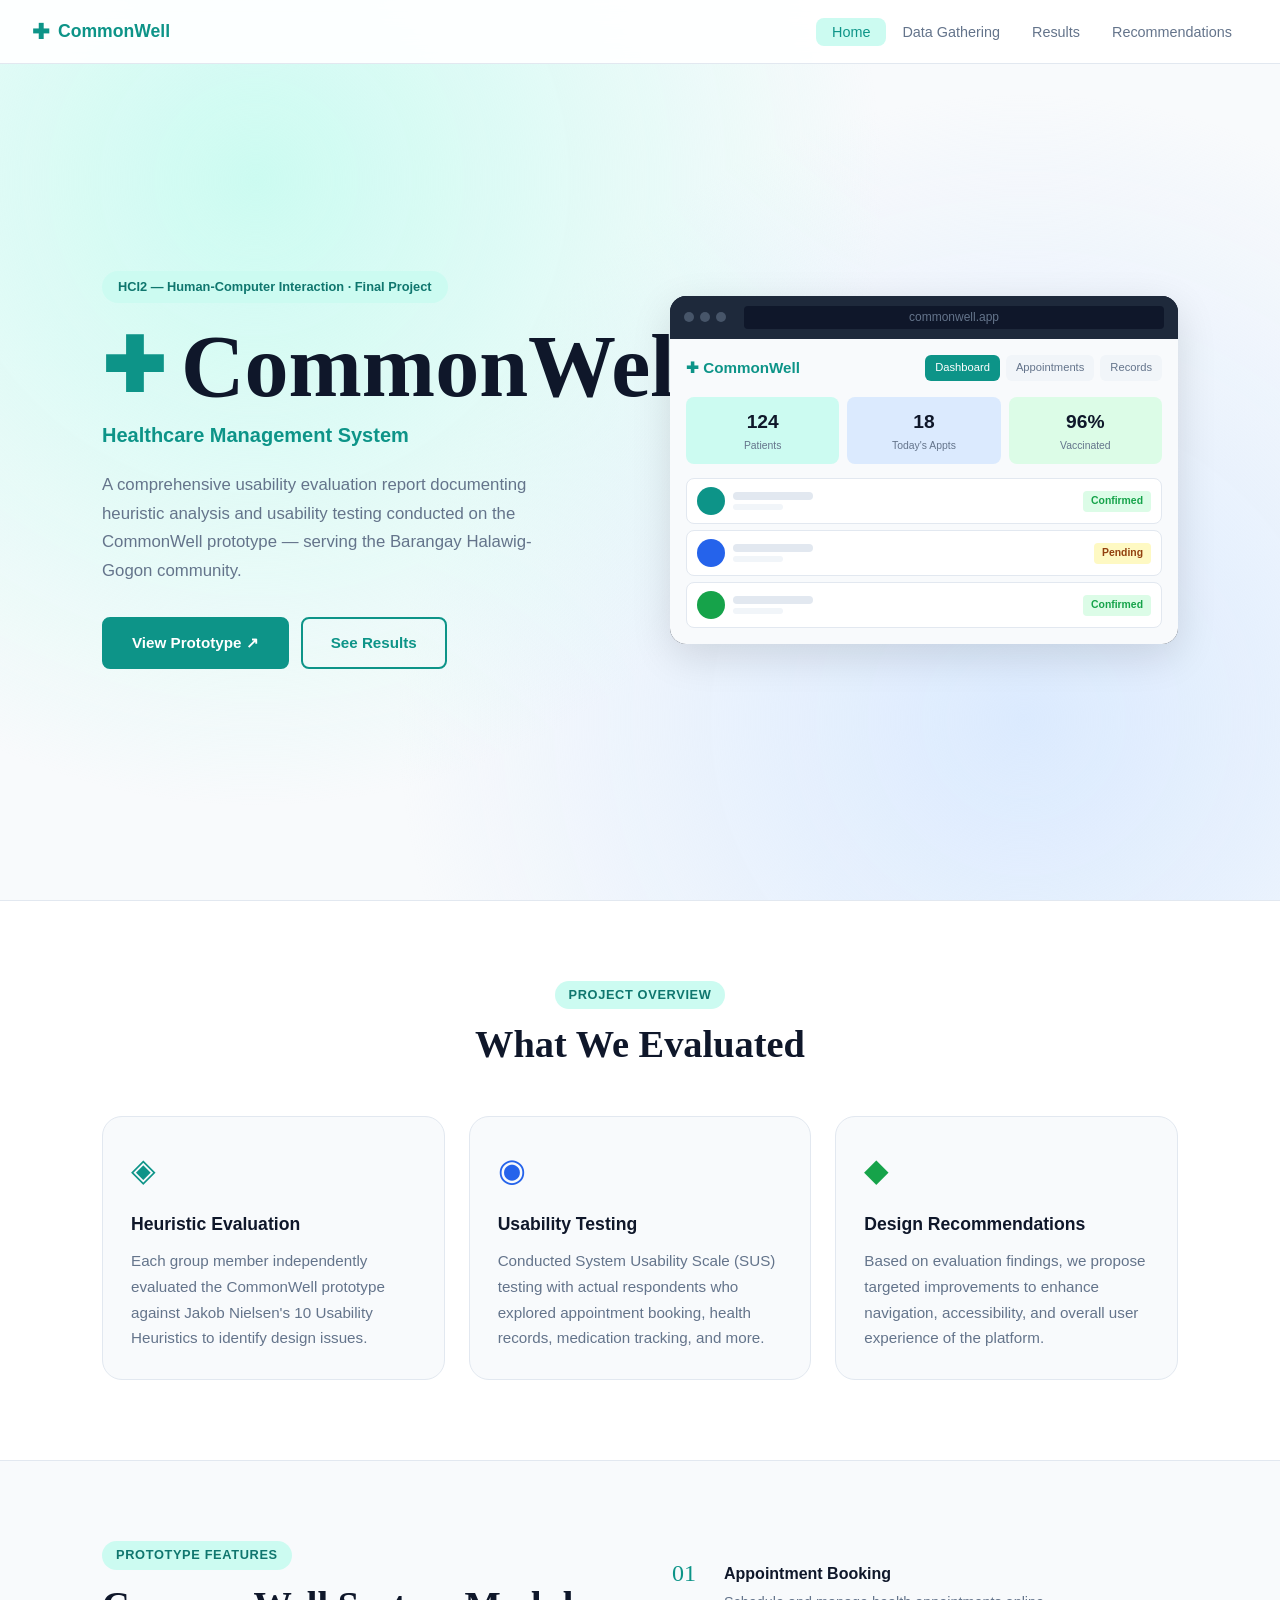
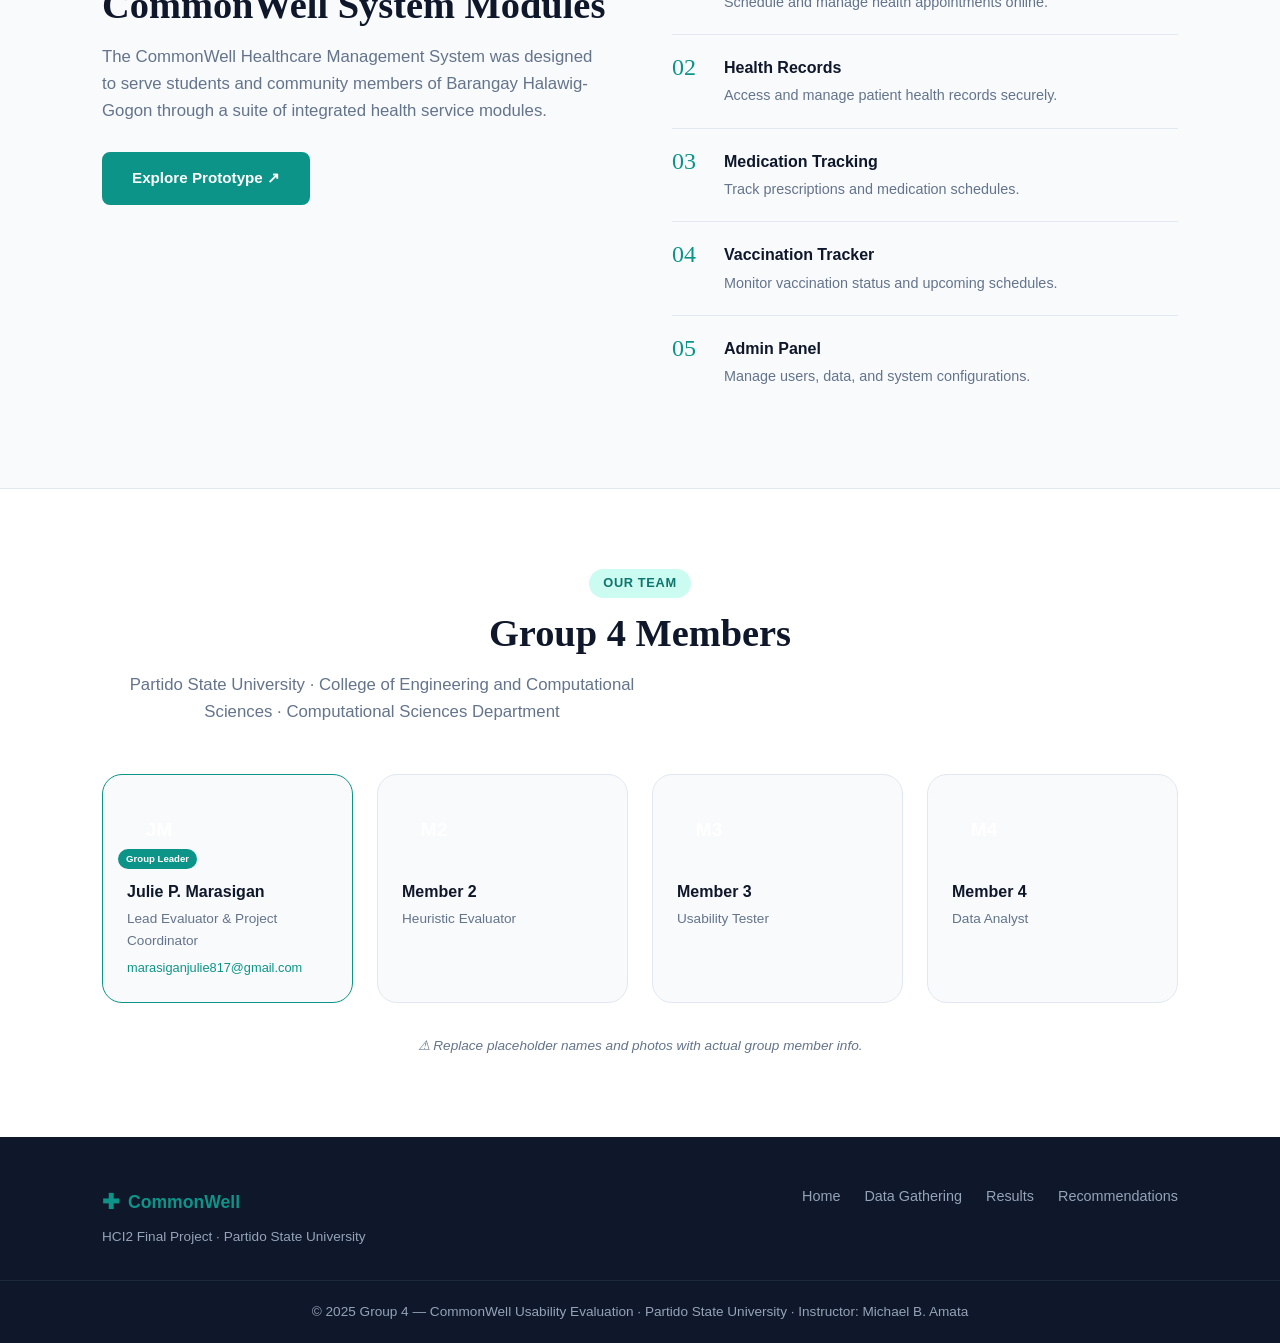
==== index.html @ 540d3ffd "first" ====
<!DOCTYPE html>
<html lang="en">
<head>
  <meta charset="UTF-8" />
  <meta name="viewport" content="width=device-width, initial-scale=1.0"/>
  <meta http-equiv="Content-Security-Policy"
content="default-src 'self'; connect-src 'self' http://127.0.0.1:5500">
  <title>CommonWell — HCI2 Usability Evaluation Report</title>
  <link rel="preconnect" href="https://fonts.googleapis.com">
  <link href="https://fonts.googleapis.com/css2?family=DM+Serif+Display:ital@0;1&family=DM+Sans:wght@300;400;500;600&display=swap" rel="stylesheet">
  <link rel="stylesheet" href="style.css"/>
</head>
<body>

<!-- NAV -->
<nav class="nav">
  <div class="nav-brand">
    <span class="nav-cross">✚</span>
    <span>CommonWell</span>
  </div>
  <ul class="nav-links">
    <li><a href="index.html" class="active">Home</a></li>
    <li><a href="pages/data-gathering.html">Data Gathering</a></li>
    <li><a href="pages/results.html">Results</a></li>
    <li><a href="pages/recommendations.html">Recommendations</a></li>
  </ul>
  <button class="nav-toggle" onclick="toggleNav()">☰</button>
</nav>

<!-- HERO -->
<section class="hero">
  <div class="hero-bg-grid"></div>
  <div class="hero-content">
    <div class="hero-badge">HCI2 — Human-Computer Interaction · Final Project</div>
    <h1 class="hero-title">
      <span class="cross-icon">✚</span>
      CommonWell
    </h1>
    <p class="hero-subtitle">Healthcare Management System</p>
    <p class="hero-desc">
      A comprehensive usability evaluation report documenting heuristic analysis
      and usability testing conducted on the CommonWell prototype — serving the
      Barangay Halawig-Gogon community.
    </p>
    <div class="hero-cta">
      <a href="https://www.figma.com/proto/ZRxCrV94qcVXNxWt2JjPTc/HMS?node-id=2-2&p=f&t=i7buCHR9zQAWyFpq-1&scaling=scale-down&content-scaling=fixed&page-id=0%3A1&starting-point-node-id=2%3A2&show-proto-sidebar=1" target="_blank" class="btn-primary">View Prototype ↗</a>
      <a href="pages/results.html" class="btn-outline">See Results</a>
    </div>
  </div>
  <div class="hero-visual">
    <div class="mockup-frame">
      <div class="mockup-bar">
        <span></span><span></span><span></span>
        <div class="mockup-url">commonwell.app</div>
      </div>
      <div class="mockup-screen">
        <div class="mock-header">
          <div class="mock-logo">✚ CommonWell</div>
          <div class="mock-nav-pills">
            <div class="pill active">Dashboard</div>
            <div class="pill">Appointments</div>
            <div class="pill">Records</div>
          </div>
        </div>
        <div class="mock-stat-row">
          <div class="mock-stat teal">
            <div class="mock-stat-num">124</div>
            <div class="mock-stat-label">Patients</div>
          </div>
          <div class="mock-stat blue">
            <div class="mock-stat-num">18</div>
            <div class="mock-stat-label">Today's Appts</div>
          </div>
          <div class="mock-stat green">
            <div class="mock-stat-num">96%</div>
            <div class="mock-stat-label">Vaccinated</div>
          </div>
        </div>
        <div class="mock-list">
          <div class="mock-list-item">
            <div class="mock-avatar teal-bg"></div>
            <div class="mock-info">
              <div class="mock-name"></div>
              <div class="mock-detail"></div>
            </div>
            <div class="mock-badge">Confirmed</div>
          </div>
          <div class="mock-list-item">
            <div class="mock-avatar blue-bg"></div>
            <div class="mock-info">
              <div class="mock-name"></div>
              <div class="mock-detail"></div>
            </div>
            <div class="mock-badge pending">Pending</div>
          </div>
          <div class="mock-list-item">
            <div class="mock-avatar green-bg"></div>
            <div class="mock-info">
              <div class="mock-name"></div>
              <div class="mock-detail"></div>
            </div>
            <div class="mock-badge">Confirmed</div>
          </div>
        </div>
      </div>
    </div>
  </div>
</section>

<!-- OVERVIEW CARDS -->
<section class="overview">
  <div class="container">
    <div class="section-label">Project Overview</div>
    <h2 class="section-title">What We Evaluated</h2>
    <div class="overview-grid">
      <div class="overview-card">
        <div class="card-icon teal-icon">◈</div>
        <h3>Heuristic Evaluation</h3>
        <p>Each group member independently evaluated the CommonWell prototype against Jakob Nielsen's 10 Usability Heuristics to identify design issues.</p>
      </div>
      <div class="overview-card">
        <div class="card-icon blue-icon">◉</div>
        <h3>Usability Testing</h3>
        <p>Conducted System Usability Scale (SUS) testing with actual respondents who explored appointment booking, health records, medication tracking, and more.</p>
      </div>
      <div class="overview-card">
        <div class="card-icon green-icon">◆</div>
        <h3>Design Recommendations</h3>
        <p>Based on evaluation findings, we propose targeted improvements to enhance navigation, accessibility, and overall user experience of the platform.</p>
      </div>
    </div>
  </div>
</section>

<!-- PROTOTYPE FEATURES -->
<section class="features">
  <div class="container">
    <div class="features-left">
      <div class="section-label">Prototype Features</div>
      <h2 class="section-title">CommonWell System Modules</h2>
      <p class="section-desc">The CommonWell Healthcare Management System was designed to serve students and community members of Barangay Halawig-Gogon through a suite of integrated health service modules.</p>
      <a href="https://www.figma.com/proto/ZRxCrV94qcVXNxWt2JjPTc/HMS?node-id=2-2&p=f&t=i7buCHR9zQAWyFpq-1&scaling=scale-down&content-scaling=fixed&page-id=0%3A1&starting-point-node-id=2%3A2&show-proto-sidebar=1" target="_blank" class="btn-primary">Explore Prototype ↗</a>
    </div>
    <div class="features-right">
      <div class="feature-item">
        <div class="feature-num">01</div>
        <div>
          <h4>Appointment Booking</h4>
          <p>Schedule and manage health appointments online.</p>
        </div>
      </div>
      <div class="feature-item">
        <div class="feature-num">02</div>
        <div>
          <h4>Health Records</h4>
          <p>Access and manage patient health records securely.</p>
        </div>
      </div>
      <div class="feature-item">
        <div class="feature-num">03</div>
        <div>
          <h4>Medication Tracking</h4>
          <p>Track prescriptions and medication schedules.</p>
        </div>
      </div>
      <div class="feature-item">
        <div class="feature-num">04</div>
        <div>
          <h4>Vaccination Tracker</h4>
          <p>Monitor vaccination status and upcoming schedules.</p>
        </div>
      </div>
      <div class="feature-item">
        <div class="feature-num">05</div>
        <div>
          <h4>Admin Panel</h4>
          <p>Manage users, data, and system configurations.</p>
        </div>
      </div>
    </div>
  </div>
</section>

<!-- GROUP MEMBERS -->
<section class="team">
  <div class="container">
    <div class="section-label">Our Team</div>
    <h2 class="section-title">Group 4 Members</h2>
    <p class="section-desc">Partido State University · College of Engineering and Computational Sciences · Computational Sciences Department</p>
    <div class="team-grid">
      <div class="team-card leader">
        <div class="team-avatar-wrap">
          <div class="team-avatar" style="background: var(--teal)">
            <span>JM</span>
          </div>
          <div class="leader-badge">Group Leader</div>
        </div>
        <div class="team-info">
          <h4>Julie P. Marasigan</h4>
          <p class="team-role">Lead Evaluator & Project Coordinator</p>
          <p class="team-email">marasiganjulie817@gmail.com</p>
        </div>
      </div>
      <div class="team-card">
        <div class="team-avatar-wrap">
          <div class="team-avatar" style="background: var(--blue)">
            <span>M2</span>
          </div>
        </div>
        <div class="team-info">
          <h4>Member 2</h4>
          <p class="team-role">Heuristic Evaluator</p>
        </div>
      </div>
      <div class="team-card">
        <div class="team-avatar-wrap">
          <div class="team-avatar" style="background: var(--green)">
            <span>M3</span>
          </div>
        </div>
        <div class="team-info">
          <h4>Member 3</h4>
          <p class="team-role">Usability Tester</p>
        </div>
      </div>
      <div class="team-card">
        <div class="team-avatar-wrap">
          <div class="team-avatar" style="background: var(--accent)">
            <span>M4</span>
          </div>
        </div>
        <div class="team-info">
          <h4>Member 4</h4>
          <p class="team-role">Data Analyst</p>
        </div>
      </div>
    </div>
    <p class="team-note">⚠ Replace placeholder names and photos with actual group member info.</p>
  </div>
</section>

<!-- FOOTER -->
<footer class="footer">
  <div class="container footer-inner">
    <div>
      <div class="nav-brand">
        <span class="nav-cross">✚</span>
        <span>CommonWell</span>
      </div>
      <p>HCI2 Final Project · Partido State University</p>
    </div>
    <div class="footer-links">
      <a href="index.html">Home</a>
      <a href="pages/data-gathering.html">Data Gathering</a>
      <a href="pages/results.html">Results</a>
      <a href="pages/recommendations.html">Recommendations</a>
    </div>
  </div>
  <div class="footer-bottom">
    <p>© 2025 Group 4 — CommonWell Usability Evaluation · Partido State University · Instructor: Michael B. Amata</p>
  </div>
</footer>

<script>
function toggleNav() {
  document.querySelector('.nav-links').classList.toggle('open');
}
// Animate on scroll
const obs = new IntersectionObserver(entries => {
  entries.forEach(e => { if (e.isIntersecting) e.target.classList.add('visible'); });
}, { threshold: 0.1 });
document.querySelectorAll('.overview-card, .feature-item, .team-card').forEach(el => {
  el.classList.add('fade-up');
  obs.observe(el);
});
</script>
</body>
</html>
---- style.css ----
/* ===== CSS VARIABLES ===== */
:root {
  --teal: #0d9488;
  --teal-light: #ccfbf1;
  --teal-dark: #0f766e;
  --blue: #2563eb;
  --blue-light: #dbeafe;
  --green: #16a34a;
  --green-light: #dcfce7;
  --accent: #7c3aed;
  --bg: #f8fafc;
  --bg-dark: #0f172a;
  --surface: #ffffff;
  --surface2: #f1f5f9;
  --border: #e2e8f0;
  --text: #0f172a;
  --text-muted: #64748b;
  --text-light: #94a3b8;
  --radius: 12px;
  --radius-lg: 20px;
  --shadow: 0 4px 24px rgba(0,0,0,0.08);
  --shadow-lg: 0 12px 40px rgba(0,0,0,0.12);
}

/* ===== RESET ===== */
*, *::before, *::after { box-sizing: border-box; margin: 0; padding: 0; }
html { scroll-behavior: smooth; }
body {
  font-family: 'DM Sans', sans-serif;
  background: var(--bg);
  color: var(--text);
  line-height: 1.6;
  overflow-x: hidden;
}
a { text-decoration: none; color: inherit; }
img { max-width: 100%; display: block; }

/* ===== NAV ===== */
.nav {
  position: fixed; top: 0; left: 0; right: 0; z-index: 100;
  display: flex; align-items: center; justify-content: space-between;
  padding: 0 2rem; height: 64px;
  background: rgba(255,255,255,0.92);
  backdrop-filter: blur(12px);
  border-bottom: 1px solid var(--border);
}
.nav-brand {
  display: flex; align-items: center; gap: 8px;
  font-weight: 700; font-size: 1.1rem; color: var(--teal);
}
.nav-cross { font-size: 1.3rem; }
.nav-links {
  display: flex; gap: 0; list-style: none;
}
.nav-links a {
  padding: 6px 16px; border-radius: 8px;
  font-size: 0.9rem; font-weight: 500; color: var(--text-muted);
  transition: all 0.2s;
}
.nav-links a:hover, .nav-links a.active {
  color: var(--teal); background: var(--teal-light);
}
.nav-toggle { display: none; background: none; border: none; font-size: 1.4rem; cursor: pointer; }

/* ===== BUTTONS ===== */
.btn-primary {
  display: inline-block;
  background: var(--teal); color: #fff;
  padding: 12px 28px; border-radius: 8px;
  font-weight: 600; font-size: 0.95rem;
  transition: all 0.2s; border: 2px solid var(--teal);
}
.btn-primary:hover { background: var(--teal-dark); transform: translateY(-1px); }
.btn-outline {
  display: inline-block;
  border: 2px solid var(--teal); color: var(--teal);
  padding: 12px 28px; border-radius: 8px;
  font-weight: 600; font-size: 0.95rem;
  transition: all 0.2s;
}
.btn-outline:hover { background: var(--teal-light); }

/* ===== CONTAINER ===== */
.container { max-width: 1140px; margin: 0 auto; padding: 0 2rem; }

/* ===== SECTION LABELS ===== */
.section-label {
  display: inline-block;
  background: var(--teal-light); color: var(--teal-dark);
  padding: 4px 14px; border-radius: 20px;
  font-size: 0.8rem; font-weight: 600; letter-spacing: 0.05em;
  text-transform: uppercase; margin-bottom: 12px;
}
.section-title {
  font-family: 'DM Serif Display', serif;
  font-size: clamp(1.8rem, 3vw, 2.6rem);
  line-height: 1.2; margin-bottom: 16px; color: var(--text);
}
.section-desc {
  color: var(--text-muted); max-width: 560px; margin-bottom: 28px;
  font-size: 1.05rem;
}

/* ===== HERO ===== */
.hero {
  min-height: 100vh;
  display: flex; align-items: center;
  padding: 100px 2rem 60px;
  max-width: 1140px; margin: 0 auto;
  gap: 60px; position: relative;
}
.hero-bg-grid {
  position: fixed; top: 0; left: 0; right: 0; bottom: 0;
  background-image: radial-gradient(circle at 20% 20%, #ccfbf1 0%, transparent 50%),
    radial-gradient(circle at 80% 80%, #dbeafe 0%, transparent 50%);
  z-index: -1; pointer-events: none;
}
.hero-badge {
  display: inline-block;
  background: var(--teal-light); color: var(--teal-dark);
  padding: 6px 16px; border-radius: 20px;
  font-size: 0.8rem; font-weight: 600; margin-bottom: 20px;
}
.hero-title {
  font-family: 'DM Serif Display', serif;
  font-size: clamp(3.5rem, 7vw, 5.5rem);
  line-height: 1; margin-bottom: 8px;
  color: var(--text);
  display: flex; align-items: center; gap: 16px;
}
.cross-icon { color: var(--teal); font-size: 0.85em; }
.hero-subtitle {
  font-size: 1.25rem; color: var(--teal); font-weight: 600;
  margin-bottom: 20px;
}
.hero-desc {
  color: var(--text-muted); font-size: 1.05rem;
  max-width: 480px; margin-bottom: 32px; line-height: 1.7;
}
.hero-cta { display: flex; gap: 12px; flex-wrap: wrap; }
.hero-content { flex: 1; min-width: 300px; }
.hero-visual { flex: 1; min-width: 300px; }

/* MOCKUP */
.mockup-frame {
  background: var(--text); border-radius: 16px;
  overflow: hidden; box-shadow: var(--shadow-lg);
  animation: floatY 4s ease-in-out infinite;
}
@keyframes floatY {
  0%, 100% { transform: translateY(0); }
  50% { transform: translateY(-10px); }
}
.mockup-bar {
  background: #1e293b; padding: 10px 14px;
  display: flex; align-items: center; gap: 6px;
}
.mockup-bar span {
  width: 10px; height: 10px; border-radius: 50%;
  background: #475569;
}
.mockup-url {
  margin-left: 12px; background: #0f172a;
  color: #64748b; font-size: 0.75rem;
  padding: 2px 12px; border-radius: 4px; flex: 1;
  text-align: center;
}
.mockup-screen { background: #f8fafc; padding: 16px; min-height: 260px; }
.mock-header {
  display: flex; justify-content: space-between;
  align-items: center; margin-bottom: 16px;
}
.mock-logo { font-weight: 700; color: var(--teal); font-size: 0.95rem; }
.mock-nav-pills { display: flex; gap: 6px; }
.pill {
  padding: 4px 10px; border-radius: 6px; font-size: 0.7rem;
  background: var(--surface2); color: var(--text-muted);
}
.pill.active { background: var(--teal); color: #fff; }
.mock-stat-row { display: flex; gap: 8px; margin-bottom: 14px; }
.mock-stat {
  flex: 1; padding: 10px; border-radius: 8px; text-align: center;
}
.mock-stat.teal { background: var(--teal-light); }
.mock-stat.blue { background: var(--blue-light); }
.mock-stat.green { background: var(--green-light); }
.mock-stat-num { font-weight: 700; font-size: 1.2rem; }
.mock-stat-label { font-size: 0.65rem; color: var(--text-muted); }
.mock-list { display: flex; flex-direction: column; gap: 6px; }
.mock-list-item {
  display: flex; align-items: center; gap: 8px;
  background: #fff; padding: 8px 10px; border-radius: 8px;
  border: 1px solid var(--border);
}
.mock-avatar {
  width: 28px; height: 28px; border-radius: 50%;
  flex-shrink: 0;
}
.teal-bg { background: var(--teal); }
.blue-bg { background: var(--blue); }
.green-bg { background: var(--green); }
.mock-info { flex: 1; }
.mock-name { background: var(--border); height: 8px; border-radius: 4px; width: 80px; margin-bottom: 4px; }
.mock-detail { background: var(--surface2); height: 6px; border-radius: 4px; width: 50px; }
.mock-badge {
  font-size: 0.65rem; padding: 2px 8px; border-radius: 4px;
  background: var(--green-light); color: var(--green); font-weight: 600;
}
.mock-badge.pending { background: #fef9c3; color: #92400e; }

/* ===== OVERVIEW ===== */
.overview {
  padding: 80px 0; background: var(--surface);
  border-top: 1px solid var(--border);
  border-bottom: 1px solid var(--border);
}
.overview .container { text-align: center; }
.overview-grid {
  display: grid; grid-template-columns: repeat(auto-fit, minmax(260px, 1fr));
  gap: 24px; margin-top: 48px; text-align: left;
}
.overview-card {
  background: var(--bg); border: 1px solid var(--border);
  border-radius: var(--radius-lg); padding: 28px;
  transition: all 0.3s;
}
.overview-card:hover { transform: translateY(-4px); box-shadow: var(--shadow); border-color: var(--teal); }
.card-icon { font-size: 2rem; margin-bottom: 14px; }
.teal-icon { color: var(--teal); }
.blue-icon { color: var(--blue); }
.green-icon { color: var(--green); }
.overview-card h3 { font-size: 1.1rem; font-weight: 700; margin-bottom: 10px; }
.overview-card p { color: var(--text-muted); font-size: 0.95rem; line-height: 1.7; }

/* ===== FEATURES ===== */
.features { padding: 80px 0; }
.features .container {
  display: grid; grid-template-columns: 1fr 1fr;
  gap: 64px; align-items: start;
}
.feature-item {
  display: flex; gap: 16px; align-items: flex-start;
  padding: 20px 0; border-bottom: 1px solid var(--border);
}
.feature-item:last-child { border-bottom: none; }
.feature-num {
  font-family: 'DM Serif Display', serif;
  font-size: 1.5rem; color: var(--teal); font-weight: 400;
  min-width: 36px; line-height: 1;
}
.feature-item h4 { font-weight: 700; margin-bottom: 4px; }
.feature-item p { color: var(--text-muted); font-size: 0.9rem; }

/* ===== TEAM ===== */
.team {
  padding: 80px 0; background: var(--surface);
  border-top: 1px solid var(--border);
}
.team .container { text-align: center; }
.team-grid {
  display: grid; grid-template-columns: repeat(auto-fit, minmax(200px, 1fr));
  gap: 24px; margin-top: 48px; text-align: left;
}
.team-card {
  background: var(--bg); border: 1px solid var(--border);
  border-radius: var(--radius-lg); padding: 24px;
  transition: all 0.3s;
}
.team-card:hover { transform: translateY(-3px); box-shadow: var(--shadow); }
.team-card.leader { border-color: var(--teal); }
.team-avatar-wrap { position: relative; margin-bottom: 16px; display: inline-block; }
.team-avatar {
  width: 64px; height: 64px; border-radius: 50%;
  display: flex; align-items: center; justify-content: center;
  color: #fff; font-weight: 700; font-size: 1.2rem;
}
.leader-badge {
  position: absolute; bottom: -6px; right: -6px;
  background: var(--teal); color: #fff;
  font-size: 0.6rem; padding: 2px 8px; border-radius: 10px; font-weight: 600;
  white-space: nowrap;
}
.team-info h4 { font-weight: 700; margin-bottom: 4px; }
.team-role { color: var(--text-muted); font-size: 0.85rem; margin-bottom: 6px; }
.team-email { color: var(--teal); font-size: 0.8rem; }
.team-note {
  margin-top: 32px; color: var(--text-muted);
  font-size: 0.85rem; font-style: italic;
}

/* ===== FOOTER ===== */
.footer { background: var(--bg-dark); color: #94a3b8; padding: 48px 0 0; }
.footer-inner {
  display: flex; justify-content: space-between;
  align-items: flex-start; gap: 32px; flex-wrap: wrap;
  padding-bottom: 32px;
}
.footer .nav-brand { color: var(--teal); margin-bottom: 8px; }
.footer p { font-size: 0.85rem; }
.footer-links { display: flex; gap: 24px; flex-wrap: wrap; }
.footer-links a { font-size: 0.9rem; transition: color 0.2s; }
.footer-links a:hover { color: var(--teal); }
.footer-bottom {
  border-top: 1px solid #1e293b;
  padding: 20px 2rem; text-align: center; font-size: 0.8rem;
}

/* ===== INNER PAGE HERO ===== */
.page-hero {
  background: var(--bg-dark); color: #fff;
  padding: 100px 2rem 60px;
  text-align: center;
}
.page-hero .section-label { background: rgba(13,148,136,0.25); color: var(--teal); }
.page-hero h1 {
  font-family: 'DM Serif Display', serif;
  font-size: clamp(2rem, 5vw, 3.5rem);
  margin-bottom: 16px; color: #fff;
}
.page-hero p { color: #94a3b8; max-width: 600px; margin: 0 auto; font-size: 1.05rem; }

/* ===== DATA GATHERING PAGE ===== */
.page-content { padding: 80px 0; }
.content-block {
  background: var(--surface); border: 1px solid var(--border);
  border-radius: var(--radius-lg); padding: 36px; margin-bottom: 32px;
}
.content-block h2 {
  font-family: 'DM Serif Display', serif;
  font-size: 1.8rem; margin-bottom: 8px;
}
.content-block .block-label {
  color: var(--text-muted); font-size: 0.85rem; margin-bottom: 20px;
}
.consent-text {
  background: var(--bg); border-left: 4px solid var(--teal);
  padding: 20px 24px; border-radius: 0 8px 8px 0;
  font-style: italic; color: var(--text-muted); line-height: 1.8;
  margin-bottom: 20px;
}
.checklist { list-style: none; display: flex; flex-direction: column; gap: 10px; }
.checklist li {
  display: flex; gap: 10px; align-items: flex-start;
  padding: 12px 16px; background: var(--bg);
  border: 1px solid var(--border); border-radius: 8px;
  font-size: 0.95rem;
}
.checklist li::before { content: '☐'; color: var(--teal); font-size: 1.1rem; flex-shrink: 0; }
.sig-box {
  display: grid; grid-template-columns: 1fr 1fr;
  gap: 16px; margin-top: 20px;
}
.sig-field {
  border-bottom: 1px solid var(--border);
  padding-bottom: 8px;
}
.sig-field label { font-size: 0.8rem; color: var(--text-muted); display: block; margin-bottom: 8px; font-weight: 600; }
.demo-table { width: 100%; border-collapse: collapse; }
.demo-table th, .demo-table td {
  padding: 12px 16px; text-align: left;
  border-bottom: 1px solid var(--border); font-size: 0.9rem;
}
.demo-table th { background: var(--bg); font-weight: 600; color: var(--text-muted); font-size: 0.8rem; text-transform: uppercase; }
.demo-table td:last-child { display: flex; gap: 6px; flex-wrap: wrap; }
.option-badge {
  background: var(--surface2); border: 1px solid var(--border);
  padding: 3px 10px; border-radius: 6px; font-size: 0.75rem;
}
.sus-table { width: 100%; border-collapse: collapse; }
.sus-table th, .sus-table td {
  padding: 12px 16px; text-align: center; border-bottom: 1px solid var(--border);
  font-size: 0.85rem;
}
.sus-table th { background: var(--teal); color: #fff; font-weight: 600; }
.sus-table th:first-child, .sus-table td:first-child { text-align: left; }
.sus-table tr:hover td { background: var(--teal-light); }
.radio-circle {
  width: 18px; height: 18px; border-radius: 50%;
  border: 2px solid var(--border); margin: 0 auto;
  background: var(--surface);
}
.doc-grid { display: grid; grid-template-columns: repeat(auto-fill, minmax(160px, 1fr)); gap: 16px; }
.doc-item {
  background: var(--bg); border: 1px solid var(--border);
  border-radius: 10px; padding: 16px; text-align: center;
  font-size: 0.85rem; color: var(--text-muted);
}
.doc-item .doc-icon { font-size: 2rem; margin-bottom: 8px; }

/* ===== RESULTS PAGE ===== */
.results-grid { display: grid; grid-template-columns: repeat(auto-fit, minmax(200px, 1fr)); gap: 20px; margin-bottom: 32px; }
.result-stat {
  background: var(--surface); border: 1px solid var(--border);
  border-radius: var(--radius-lg); padding: 24px; text-align: center;
}
.result-stat-num {
  font-family: 'DM Serif Display', serif;
  font-size: 2.5rem; color: var(--teal);
}
.result-stat-label { color: var(--text-muted); font-size: 0.85rem; }
.sus-bar-wrap { margin-bottom: 16px; }
.sus-bar-label { display: flex; justify-content: space-between; font-size: 0.85rem; margin-bottom: 6px; }
.sus-bar-track {
  height: 10px; background: var(--surface2); border-radius: 6px; overflow: hidden;
}
.sus-bar-fill {
  height: 100%; background: var(--teal); border-radius: 6px;
  transition: width 1s ease;
}
.issue-card {
  background: var(--surface); border: 1px solid var(--border);
  border-radius: var(--radius); padding: 20px; margin-bottom: 14px;
  border-left: 4px solid var(--teal);
}
.issue-card.severity-high { border-left-color: #ef4444; }
.issue-card.severity-medium { border-left-color: #f59e0b; }
.issue-card.severity-low { border-left-color: var(--green); }
.issue-meta { display: flex; gap: 8px; margin-bottom: 8px; flex-wrap: wrap; }
.issue-tag {
  font-size: 0.7rem; padding: 2px 10px; border-radius: 10px; font-weight: 600;
  background: var(--teal-light); color: var(--teal-dark);
}
.issue-tag.high { background: #fee2e2; color: #b91c1c; }
.issue-tag.medium { background: #fef3c7; color: #92400e; }
.issue-tag.low { background: var(--green-light); color: var(--green); }
.issue-card h4 { font-weight: 700; margin-bottom: 6px; }
.issue-card p { color: var(--text-muted); font-size: 0.9rem; }

/* ===== RECOMMENDATIONS PAGE ===== */
.rec-card {
  background: var(--surface); border: 1px solid var(--border);
  border-radius: var(--radius-lg); padding: 28px; margin-bottom: 20px;
  display: flex; gap: 20px; align-items: flex-start;
}
.rec-num {
  font-family: 'DM Serif Display', serif;
  font-size: 2rem; color: var(--teal); line-height: 1; flex-shrink: 0; min-width: 40px;
}
.rec-card h3 { font-weight: 700; margin-bottom: 8px; }
.rec-card p { color: var(--text-muted); font-size: 0.95rem; line-height: 1.7; }
.rec-card .rec-tag {
  display: inline-block; background: var(--teal-light); color: var(--teal-dark);
  font-size: 0.75rem; padding: 2px 12px; border-radius: 10px; font-weight: 600; margin-bottom: 8px;
}
.heuristic-table { width: 100%; border-collapse: collapse; }
.heuristic-table th, .heuristic-table td {
  padding: 12px 16px; text-align: left;
  border-bottom: 1px solid var(--border); font-size: 0.9rem;
}
.heuristic-table th { background: var(--bg); font-weight: 600; font-size: 0.8rem; text-transform: uppercase; color: var(--text-muted); }
.score-pill {
  display: inline-block; padding: 2px 12px; border-radius: 10px; font-weight: 700; font-size: 0.85rem;
}
.score-pass { background: var(--green-light); color: var(--green); }
.score-warn { background: #fef3c7; color: #92400e; }
.score-fail { background: #fee2e2; color: #b91c1c; }

/* ===== ANIMATIONS ===== */
.fade-up { opacity: 0; transform: translateY(20px); transition: all 0.5s ease; }
.fade-up.visible { opacity: 1; transform: translateY(0); }

/* ===== RESPONSIVE ===== */
@media (max-width: 768px) {
  .nav-links { 
    display: none; position: absolute; top: 64px; left: 0; right: 0;
    background: #fff; flex-direction: column;
    padding: 12px; border-bottom: 1px solid var(--border);
    box-shadow: var(--shadow);
  }
  .nav-links.open { display: flex; }
  .nav-toggle { display: block; }
  .hero { flex-direction: column; padding-top: 90px; }
  .hero-title { font-size: 3rem; }
  .features .container { grid-template-columns: 1fr; gap: 32px; }
  .sig-box { grid-template-columns: 1fr; }
  .rec-card { flex-direction: column; }
}
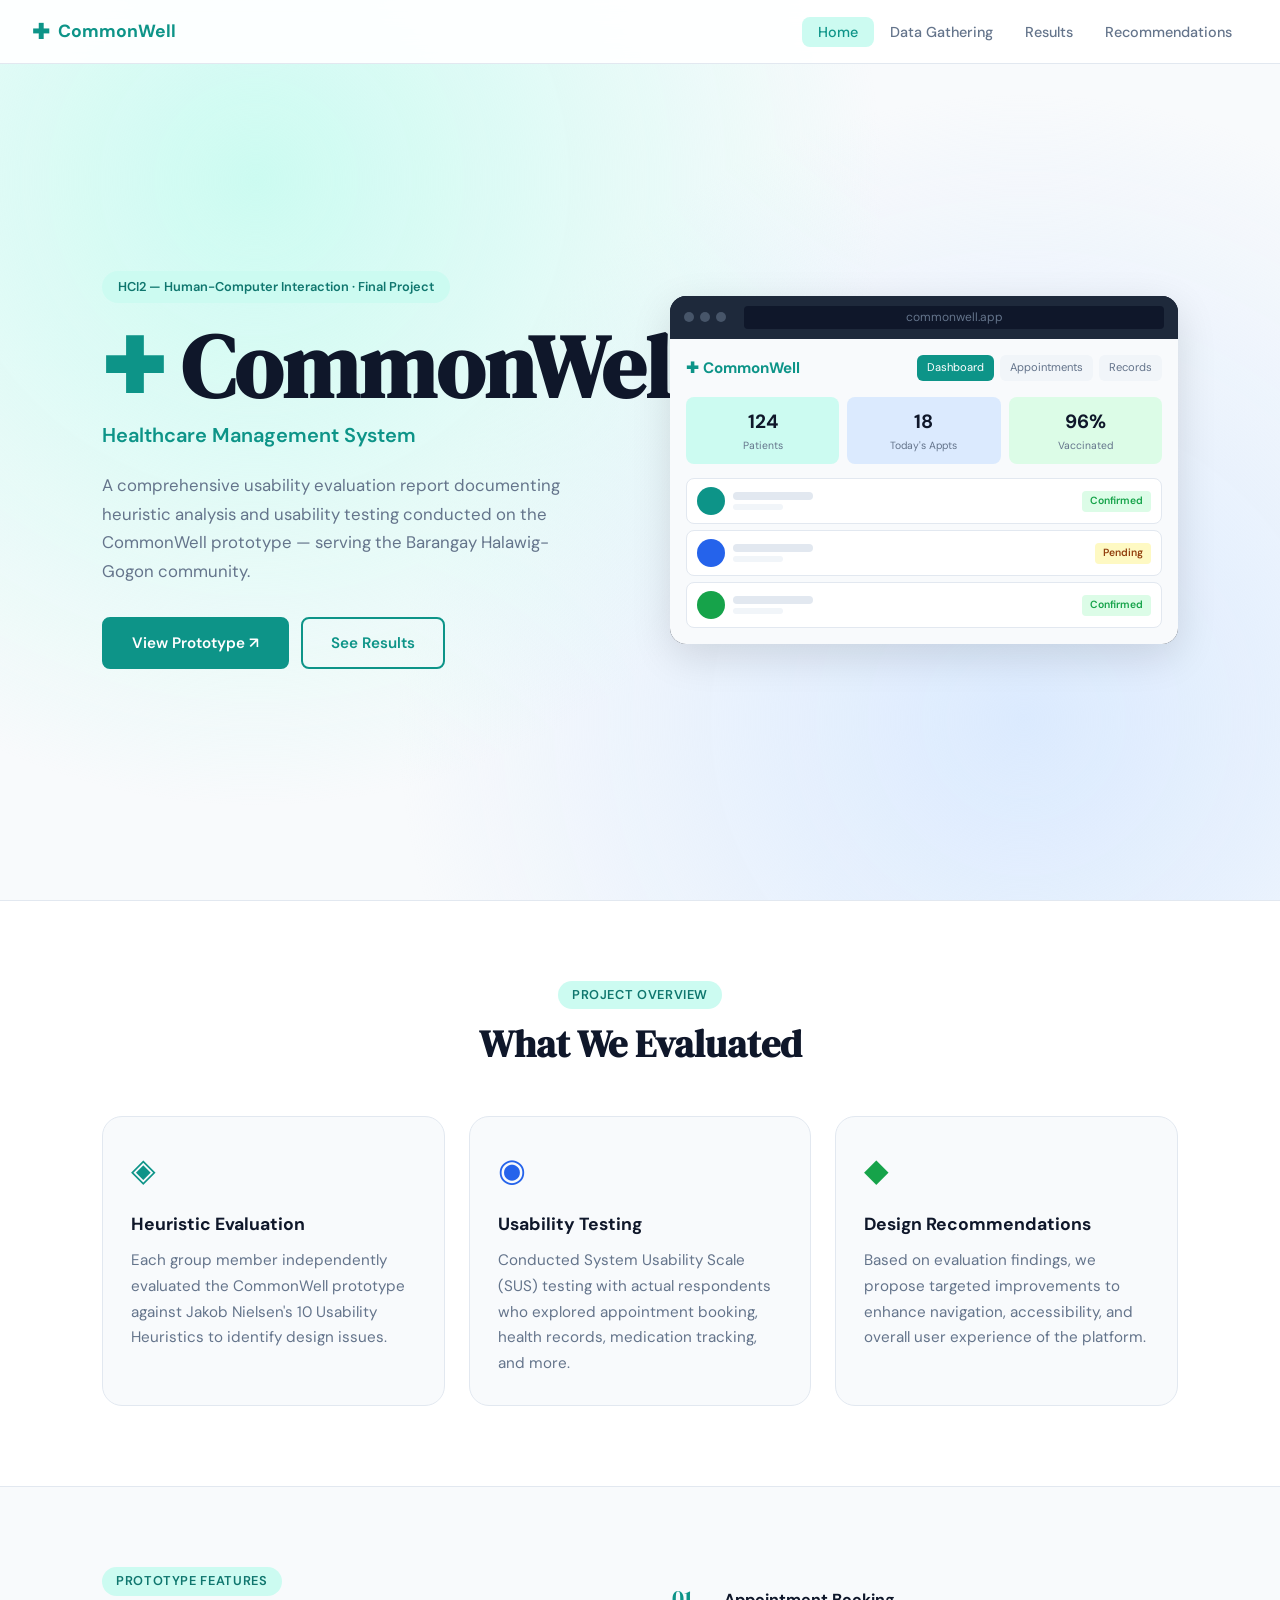
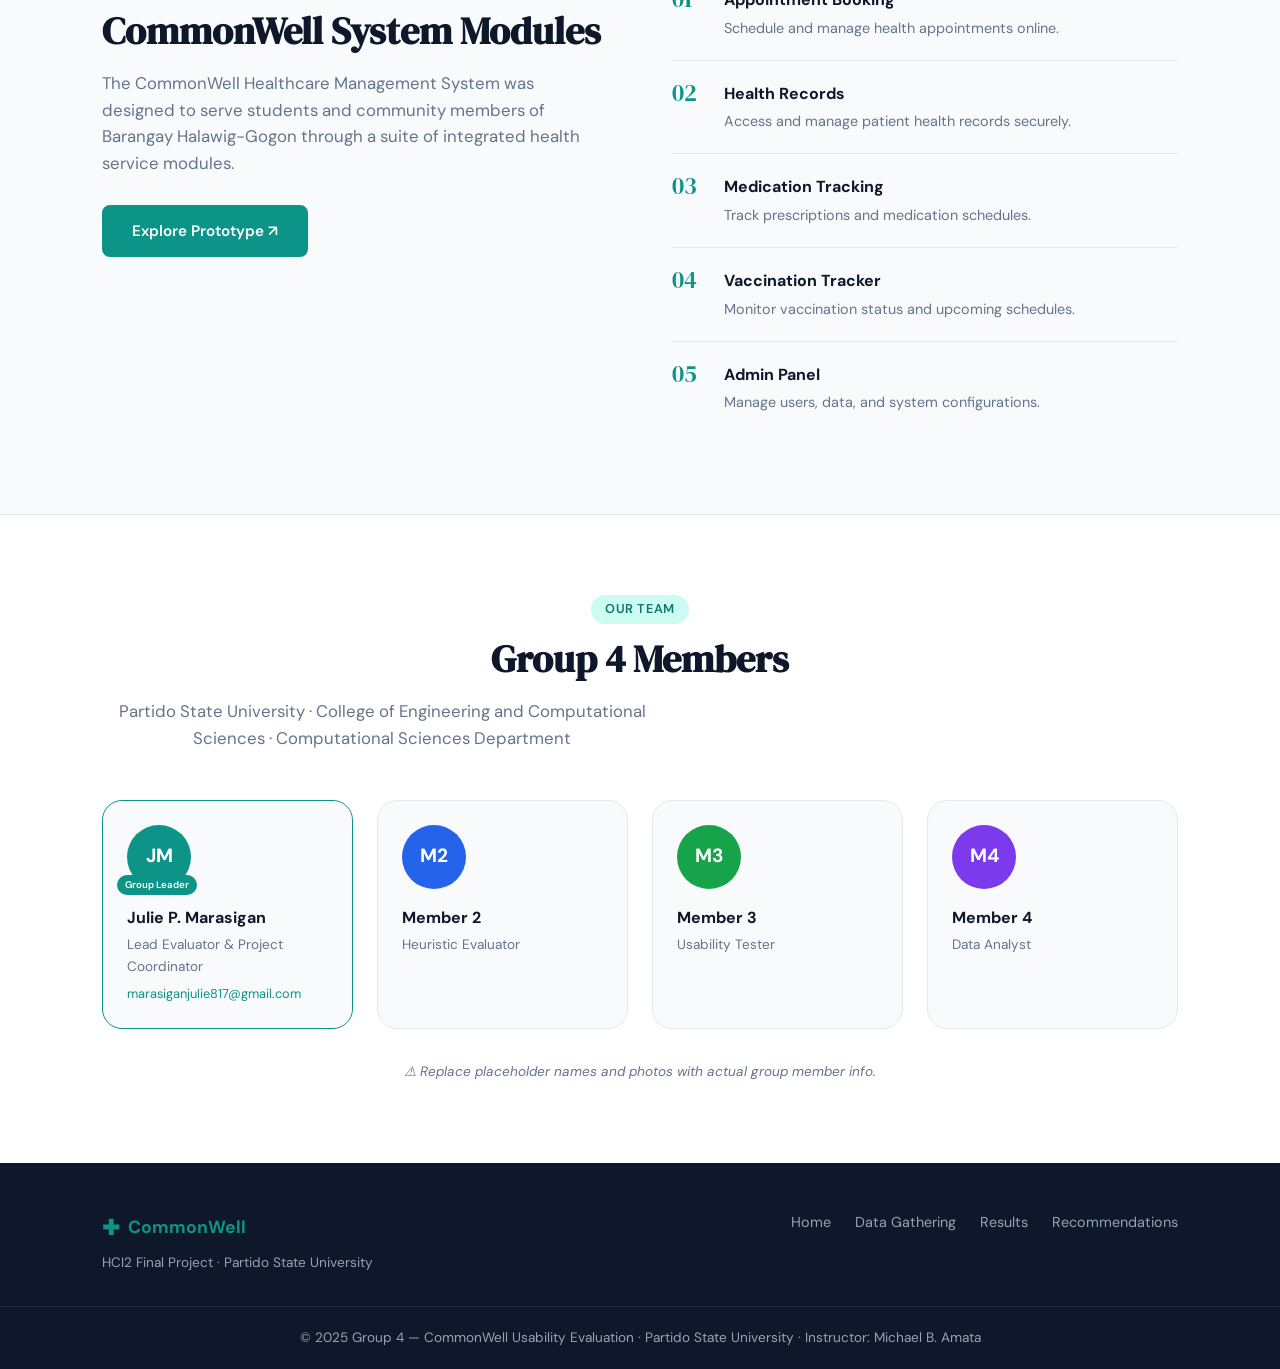
==== commit 17291ae1: "update result" ====
--- a/index.html
+++ b/index.html
@@ -3,8 +3,7 @@
 <head>
   <meta charset="UTF-8" />
   <meta name="viewport" content="width=device-width, initial-scale=1.0"/>
-  <meta http-equiv="Content-Security-Policy"
-content="default-src 'self'; connect-src 'self' http://127.0.0.1:5500">
+
   <title>CommonWell — HCI2 Usability Evaluation Report</title>
   <link rel="preconnect" href="https://fonts.googleapis.com">
   <link href="https://fonts.googleapis.com/css2?family=DM+Serif+Display:ital@0;1&family=DM+Sans:wght@300;400;500;600&display=swap" rel="stylesheet">
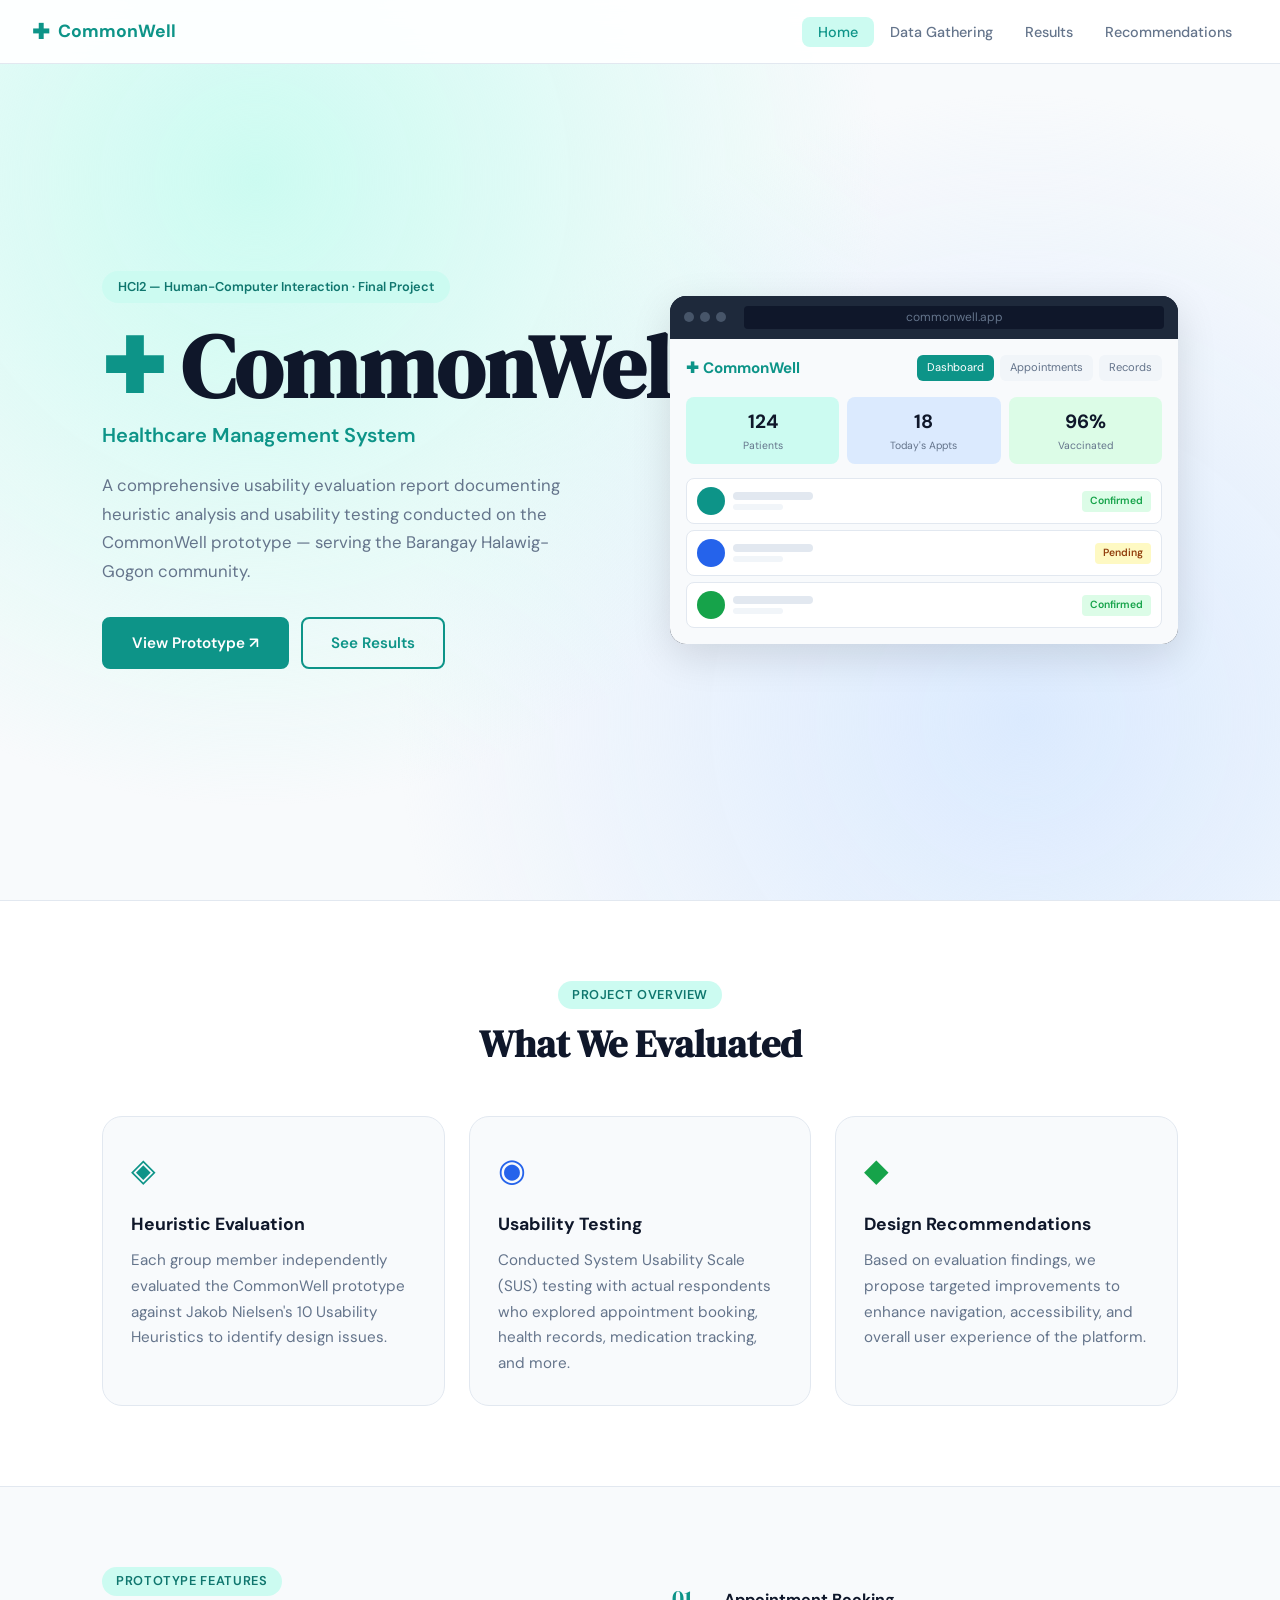
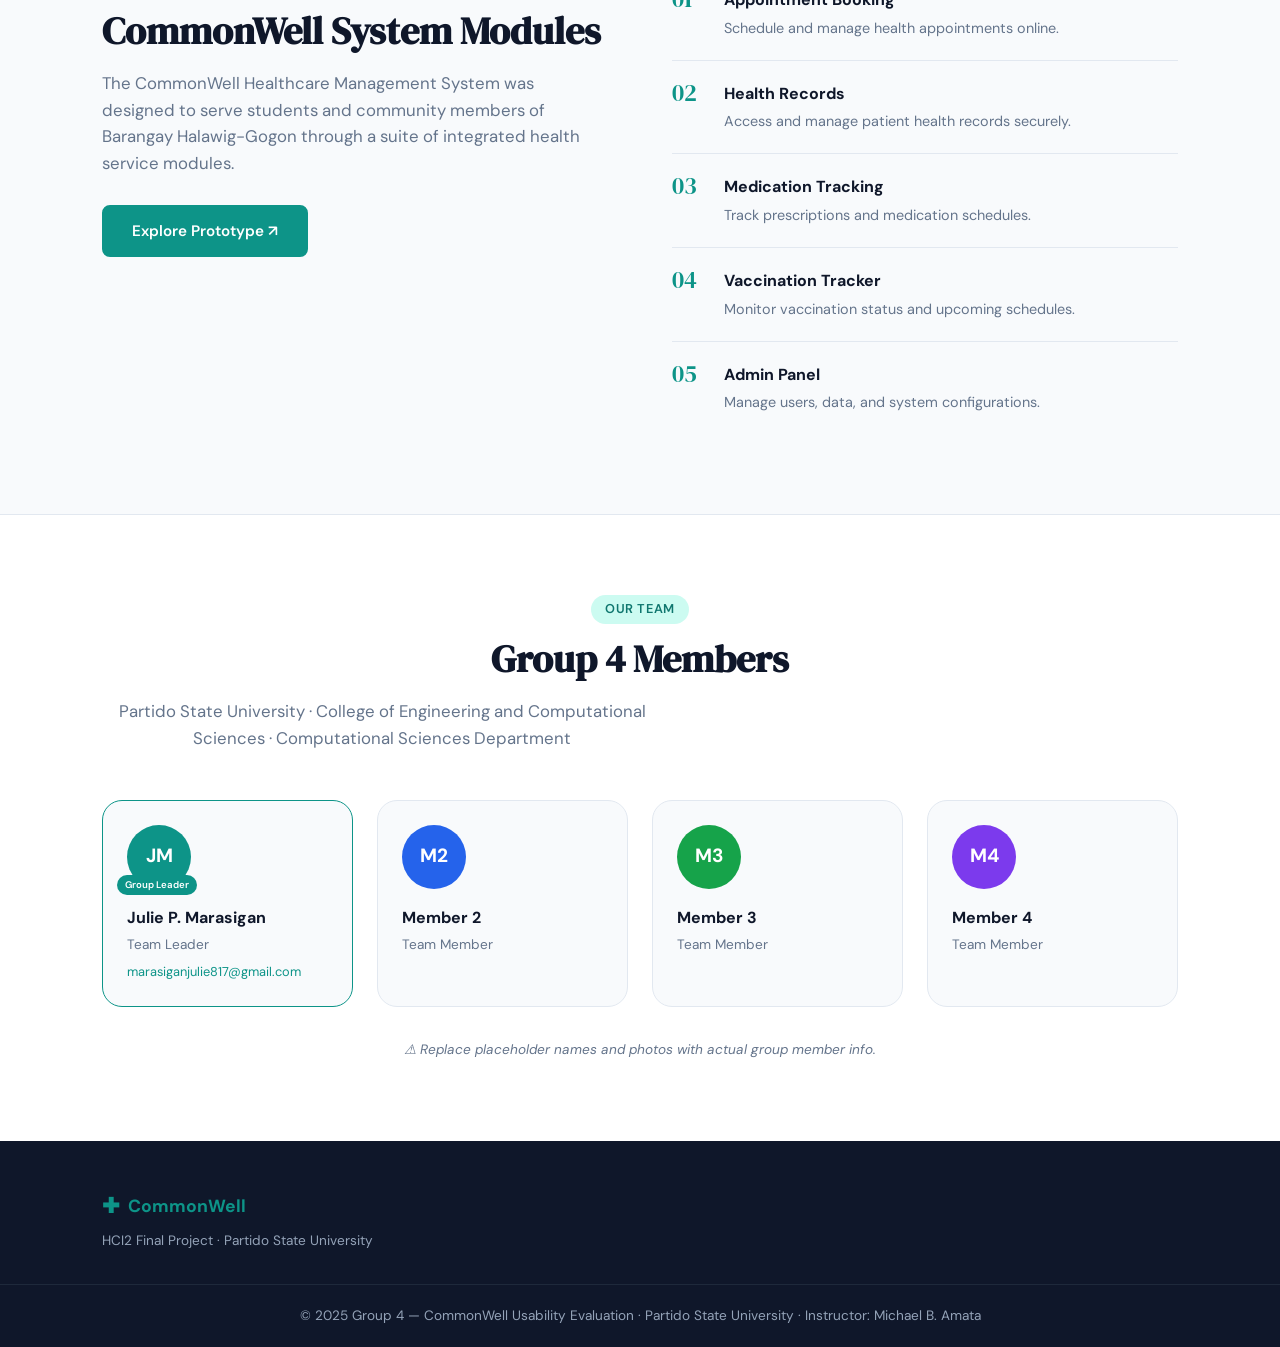
==== commit 55641720: "update  footer" ====
--- a/index.html
+++ b/index.html
@@ -196,7 +196,7 @@
         </div>
         <div class="team-info">
           <h4>Julie P. Marasigan</h4>
-          <p class="team-role">Lead Evaluator & Project Coordinator</p>
+          <p class="team-role">Team Leader</p>
           <p class="team-email">marasiganjulie817@gmail.com</p>
         </div>
       </div>
@@ -208,7 +208,7 @@
         </div>
         <div class="team-info">
           <h4>Member 2</h4>
-          <p class="team-role">Heuristic Evaluator</p>
+          <p class="team-role">Team Member</p>
         </div>
       </div>
       <div class="team-card">
@@ -219,7 +219,7 @@
         </div>
         <div class="team-info">
           <h4>Member 3</h4>
-          <p class="team-role">Usability Tester</p>
+          <p class="team-role">Team Member</p>
         </div>
       </div>
       <div class="team-card">
@@ -230,7 +230,7 @@
         </div>
         <div class="team-info">
           <h4>Member 4</h4>
-          <p class="team-role">Data Analyst</p>
+          <p class="team-role">Team Member</p>
         </div>
       </div>
     </div>
@@ -248,12 +248,7 @@
       </div>
       <p>HCI2 Final Project · Partido State University</p>
     </div>
-    <div class="footer-links">
-      <a href="index.html">Home</a>
-      <a href="pages/data-gathering.html">Data Gathering</a>
-      <a href="pages/results.html">Results</a>
-      <a href="pages/recommendations.html">Recommendations</a>
-    </div>
+    
   </div>
   <div class="footer-bottom">
     <p>© 2025 Group 4 — CommonWell Usability Evaluation · Partido State University · Instructor: Michael B. Amata</p>
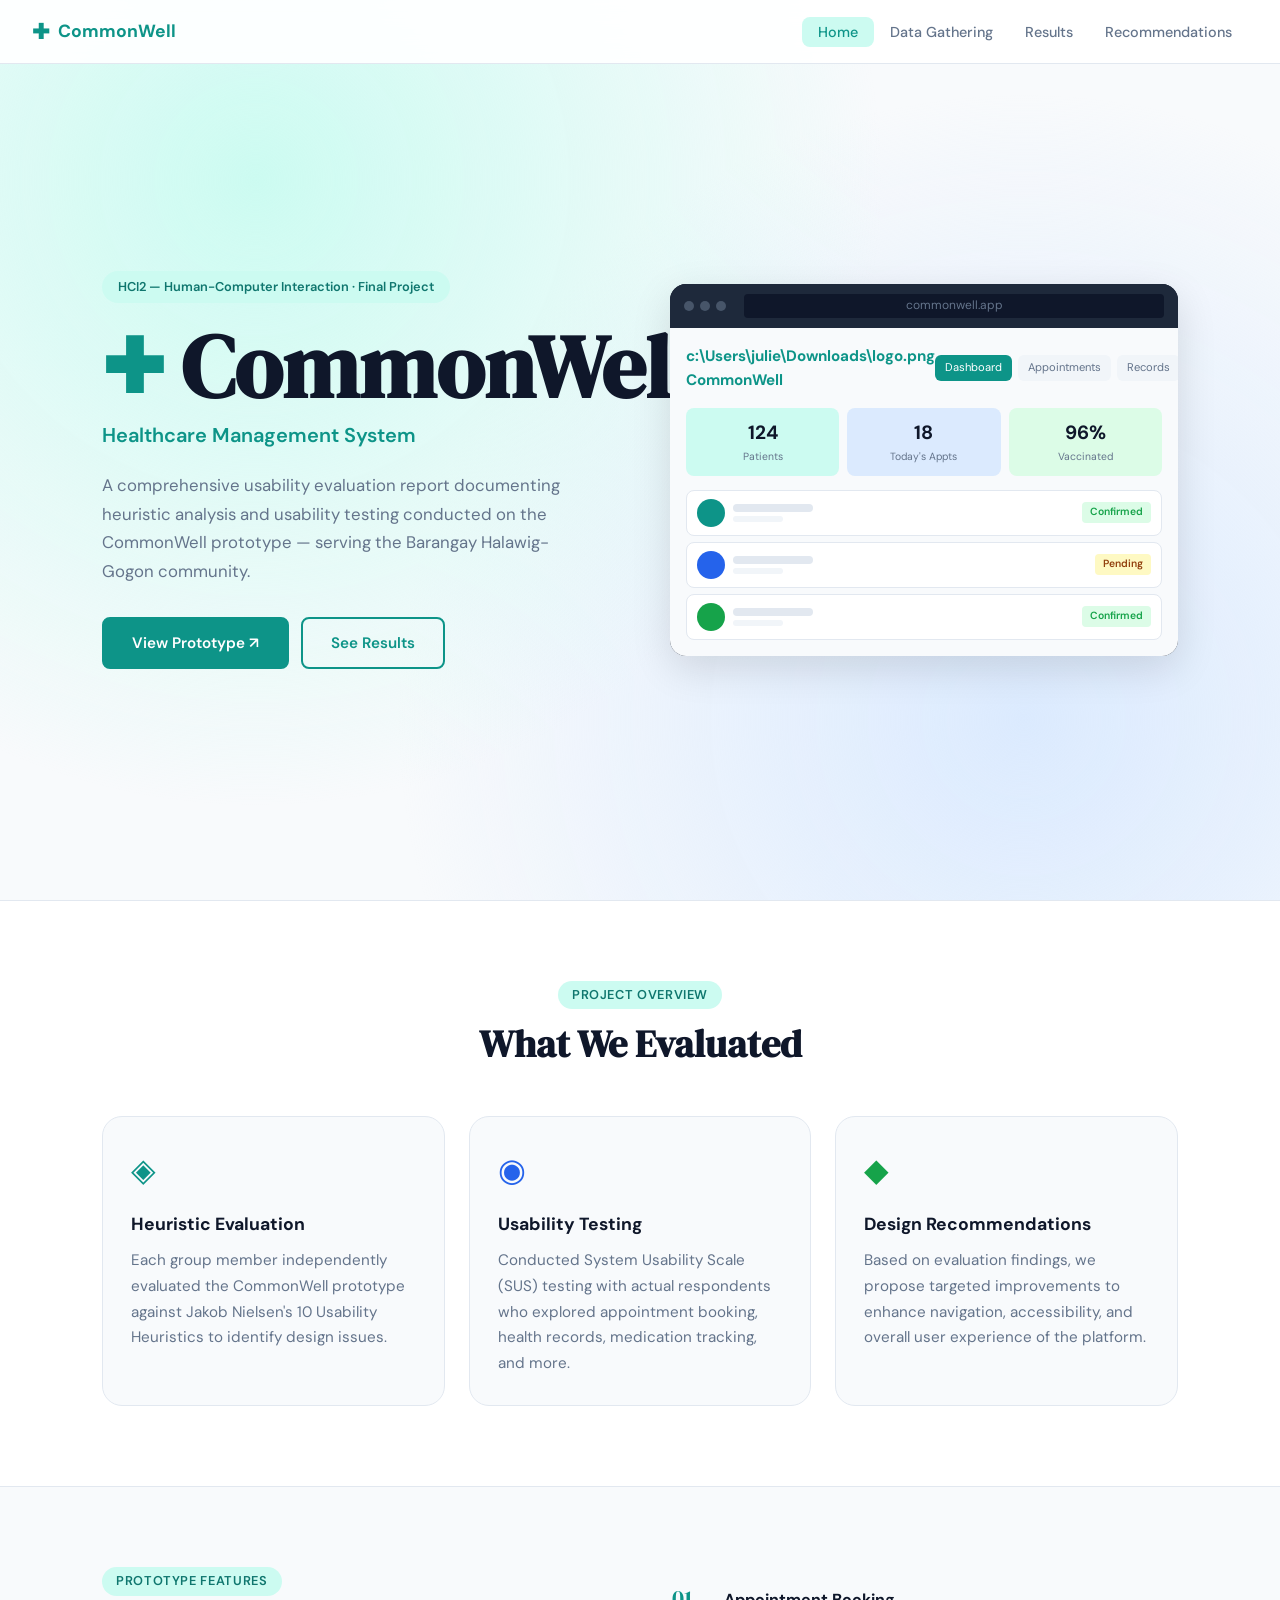
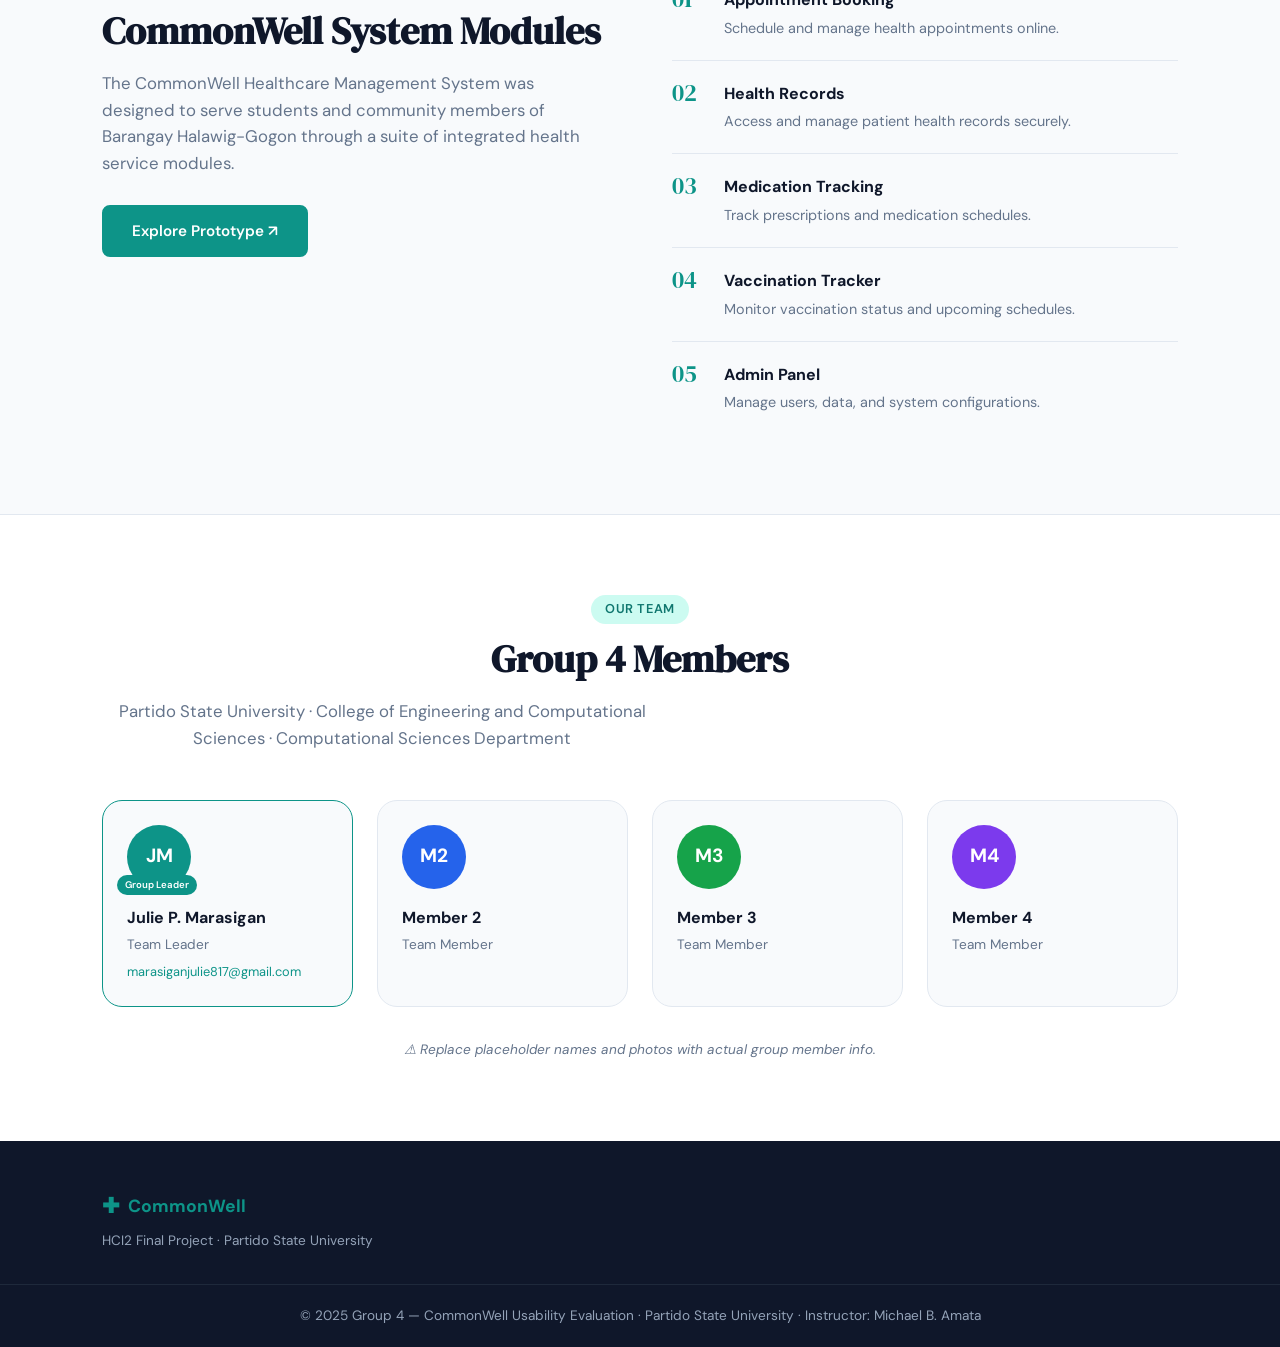
==== commit df1b07b6: "insert logo" ====
--- a/index.html
+++ b/index.html
@@ -54,7 +54,7 @@
       </div>
       <div class="mockup-screen">
         <div class="mock-header">
-          <div class="mock-logo">✚ CommonWell</div>
+          <div class="mock-logo">c:\Users\julie\Downloads\logo.png CommonWell</div>
           <div class="mock-nav-pills">
             <div class="pill active">Dashboard</div>
             <div class="pill">Appointments</div>
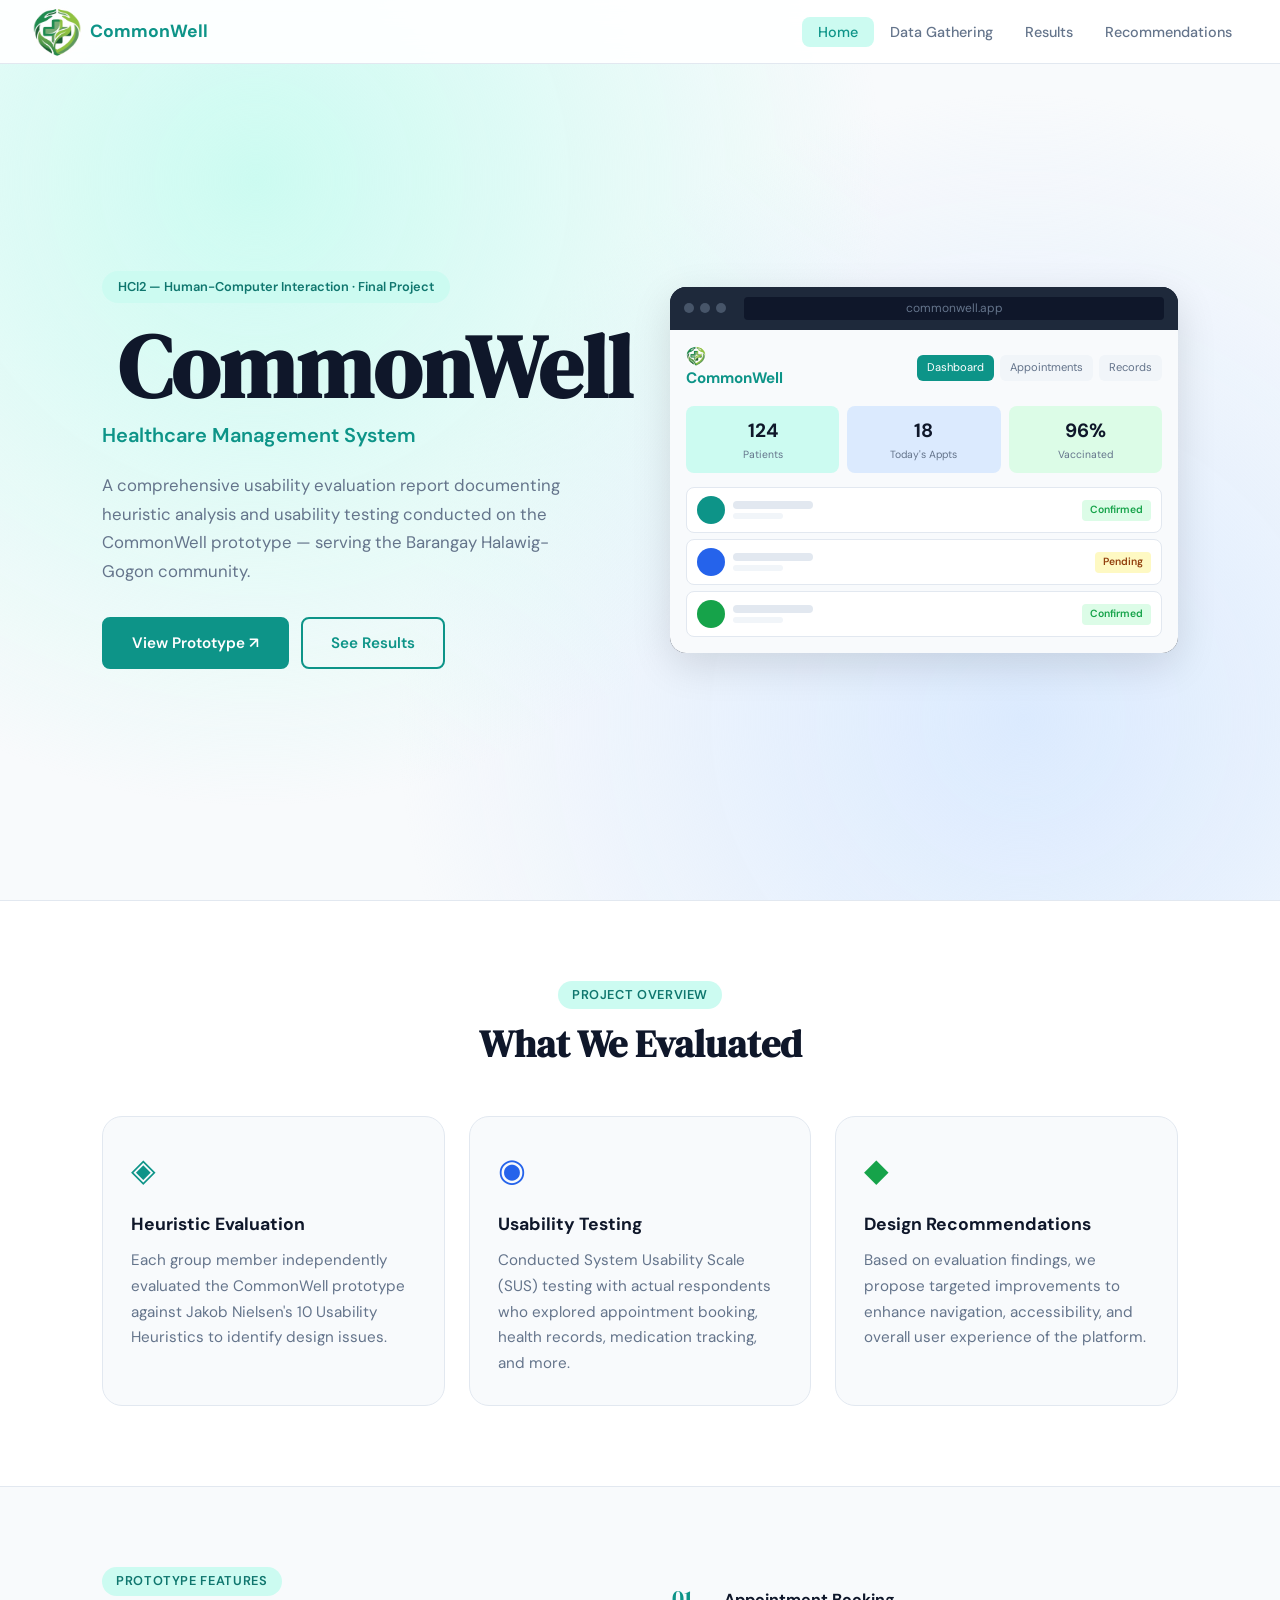
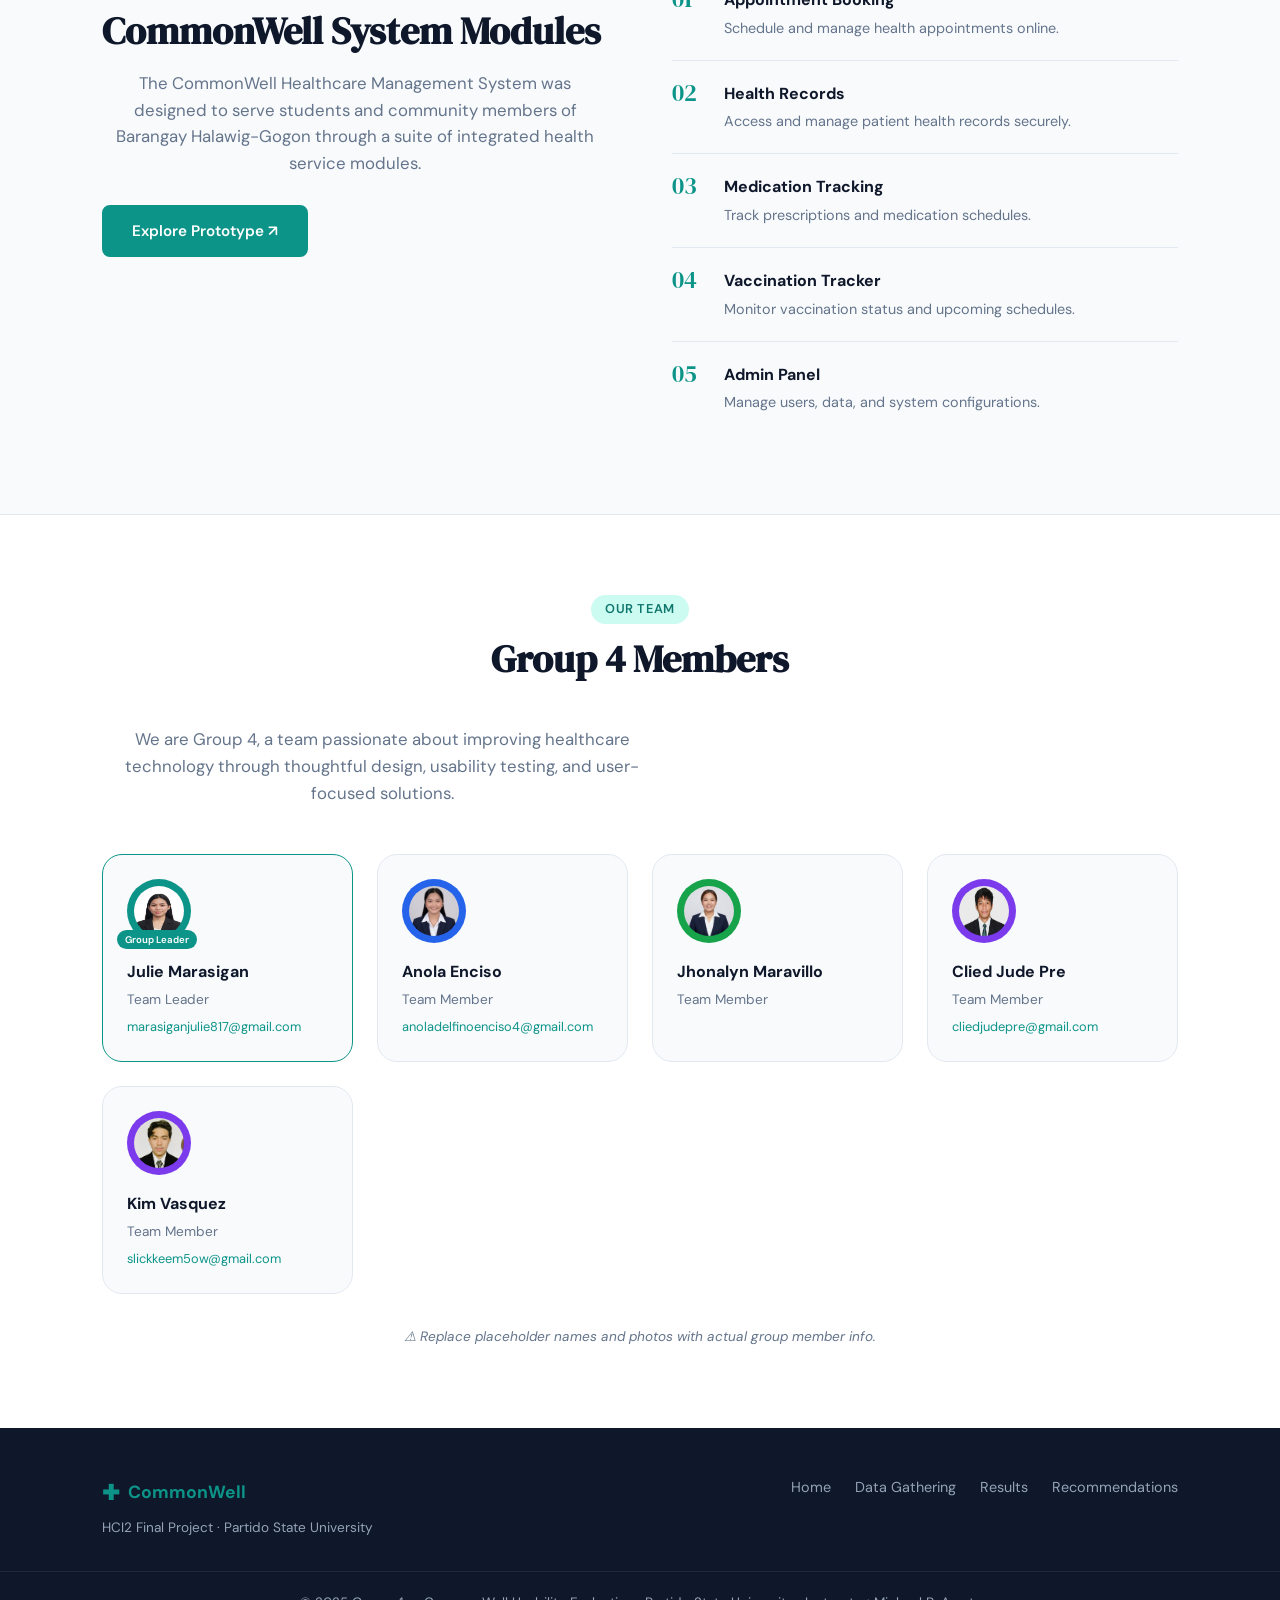
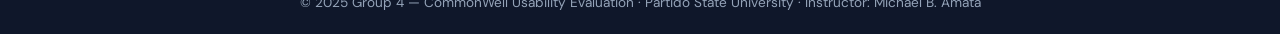
==== commit f1742cac: "adding images" ====
--- a/index.html
+++ b/index.html
@@ -14,7 +14,7 @@
 <!-- NAV -->
 <nav class="nav">
   <div class="nav-brand">
-    <span class="nav-cross">✚</span>
+    <span class="nav-cross"><img src="images/logo.png" alt="logo"></span>
     <span>CommonWell</span>
   </div>
   <ul class="nav-links">
@@ -32,7 +32,8 @@
   <div class="hero-content">
     <div class="hero-badge">HCI2 — Human-Computer Interaction · Final Project</div>
     <h1 class="hero-title">
-      <span class="cross-icon">✚</span>
+      <span class="cross-icon"></span>
+      
       CommonWell
     </h1>
     <p class="hero-subtitle">Healthcare Management System</p>
@@ -54,7 +55,7 @@
       </div>
       <div class="mockup-screen">
         <div class="mock-header">
-          <div class="mock-logo">c:\Users\julie\Downloads\logo.png CommonWell</div>
+          <div class="mock-logo"><img class="smalllogo" src="images/logo.png" alt="logo"> CommonWell</div>
           <div class="mock-nav-pills">
             <div class="pill active">Dashboard</div>
             <div class="pill">Appointments</div>
@@ -185,17 +186,19 @@
   <div class="container">
     <div class="section-label">Our Team</div>
     <h2 class="section-title">Group 4 Members</h2>
-    <p class="section-desc">Partido State University · College of Engineering and Computational Sciences · Computational Sciences Department</p>
+    <p class="section-desc"><p class="section-desc">
+We are Group 4, a team passionate about improving healthcare technology through thoughtful design, usability testing, and user-focused solutions.
+</p></p>
     <div class="team-grid">
       <div class="team-card leader">
         <div class="team-avatar-wrap">
           <div class="team-avatar" style="background: var(--teal)">
-            <span>JM</span>
+            <span><img src="images/adie.png" alt=""></span>
           </div>
           <div class="leader-badge">Group Leader</div>
         </div>
         <div class="team-info">
-          <h4>Julie P. Marasigan</h4>
+          <h4>Julie Marasigan</h4>
           <p class="team-role">Team Leader</p>
           <p class="team-email">marasiganjulie817@gmail.com</p>
         </div>
@@ -203,34 +206,49 @@
       <div class="team-card">
         <div class="team-avatar-wrap">
           <div class="team-avatar" style="background: var(--blue)">
-            <span>M2</span>
-          </div>
-        </div>
-        <div class="team-info">
-          <h4>Member 2</h4>
-          <p class="team-role">Team Member</p>
+            <span><img src="images/anola.png" alt=""></span>
+          </div>
+        </div>
+        <div class="team-info">
+          <h4>Anola Enciso</h4>
+          <p class="team-role">Team Member</p>
+          <p class="team-email">anoladelfinoenciso4@gmail.com</p>
         </div>
       </div>
       <div class="team-card">
         <div class="team-avatar-wrap">
           <div class="team-avatar" style="background: var(--green)">
-            <span>M3</span>
-          </div>
-        </div>
-        <div class="team-info">
-          <h4>Member 3</h4>
+            <span><img src="images/jho.png" alt=""></span>
+          </div>
+        </div>
+        <div class="team-info">
+          <h4>Jhonalyn Maravillo</h4>
           <p class="team-role">Team Member</p>
         </div>
       </div>
       <div class="team-card">
         <div class="team-avatar-wrap">
           <div class="team-avatar" style="background: var(--accent)">
-            <span>M4</span>
-          </div>
-        </div>
-        <div class="team-info">
-          <h4>Member 4</h4>
-          <p class="team-role">Team Member</p>
+            <span><img src="images/pre.jpg" alt=""></span>
+          </div>
+        </div>
+        <div class="team-info">
+          <h4>Clied Jude Pre</h4>
+          <p class="team-role">Team Member</p>
+          <p class="team-email">cliedjudepre@gmail.com</p>
+        </div>
+      </div>
+
+      <div class="team-card">
+        <div class="team-avatar-wrap">
+          <div class="team-avatar" style="background: var(--accent)">
+            <span><img src="images/kim.jpg" alt=""></span>
+          </div>
+        </div>
+        <div class="team-info">
+          <h4>Kim Vasquez</h4>
+          <p class="team-role">Team Member</p>
+            <p class="team-email">slickkeem5ow@gmail.com</p>
         </div>
       </div>
     </div>
@@ -248,7 +266,12 @@
       </div>
       <p>HCI2 Final Project · Partido State University</p>
     </div>
-    
+    <div class="footer-links">
+      <a href="index.html">Home</a>
+      <a href="pages/data-gathering.html">Data Gathering</a>
+      <a href="pages/results.html">Results</a>
+      <a href="pages/recommendations.html">Recommendations</a>
+    </div>
   </div>
   <div class="footer-bottom">
     <p>© 2025 Group 4 — CommonWell Usability Evaluation · Partido State University · Instructor: Michael B. Amata</p>
--- a/style.css
+++ b/style.css
@@ -34,8 +34,32 @@
 }
 a { text-decoration: none; color: inherit; }
 img { max-width: 100%; display: block; }
+/* unknown*/
+.section-desc{
+  text-align: center;
+  align-content: center;
+}
+
+
 
 /* ===== NAV ===== */
+.smalllogo{
+  width: 20px;
+  height: 20px;
+  border-radius: 50px;
+}
+img{
+  width: 50px;
+  height: 50px;
+  border-radius: 50px;
+
+}
+.nav-cross img{
+  width: 50px;
+  height: 50px;
+  border-radius: 50px;
+
+}
 .nav {
   position: fixed; top: 0; left: 0; right: 0; z-index: 100;
   display: flex; align-items: center; justify-content: space-between;
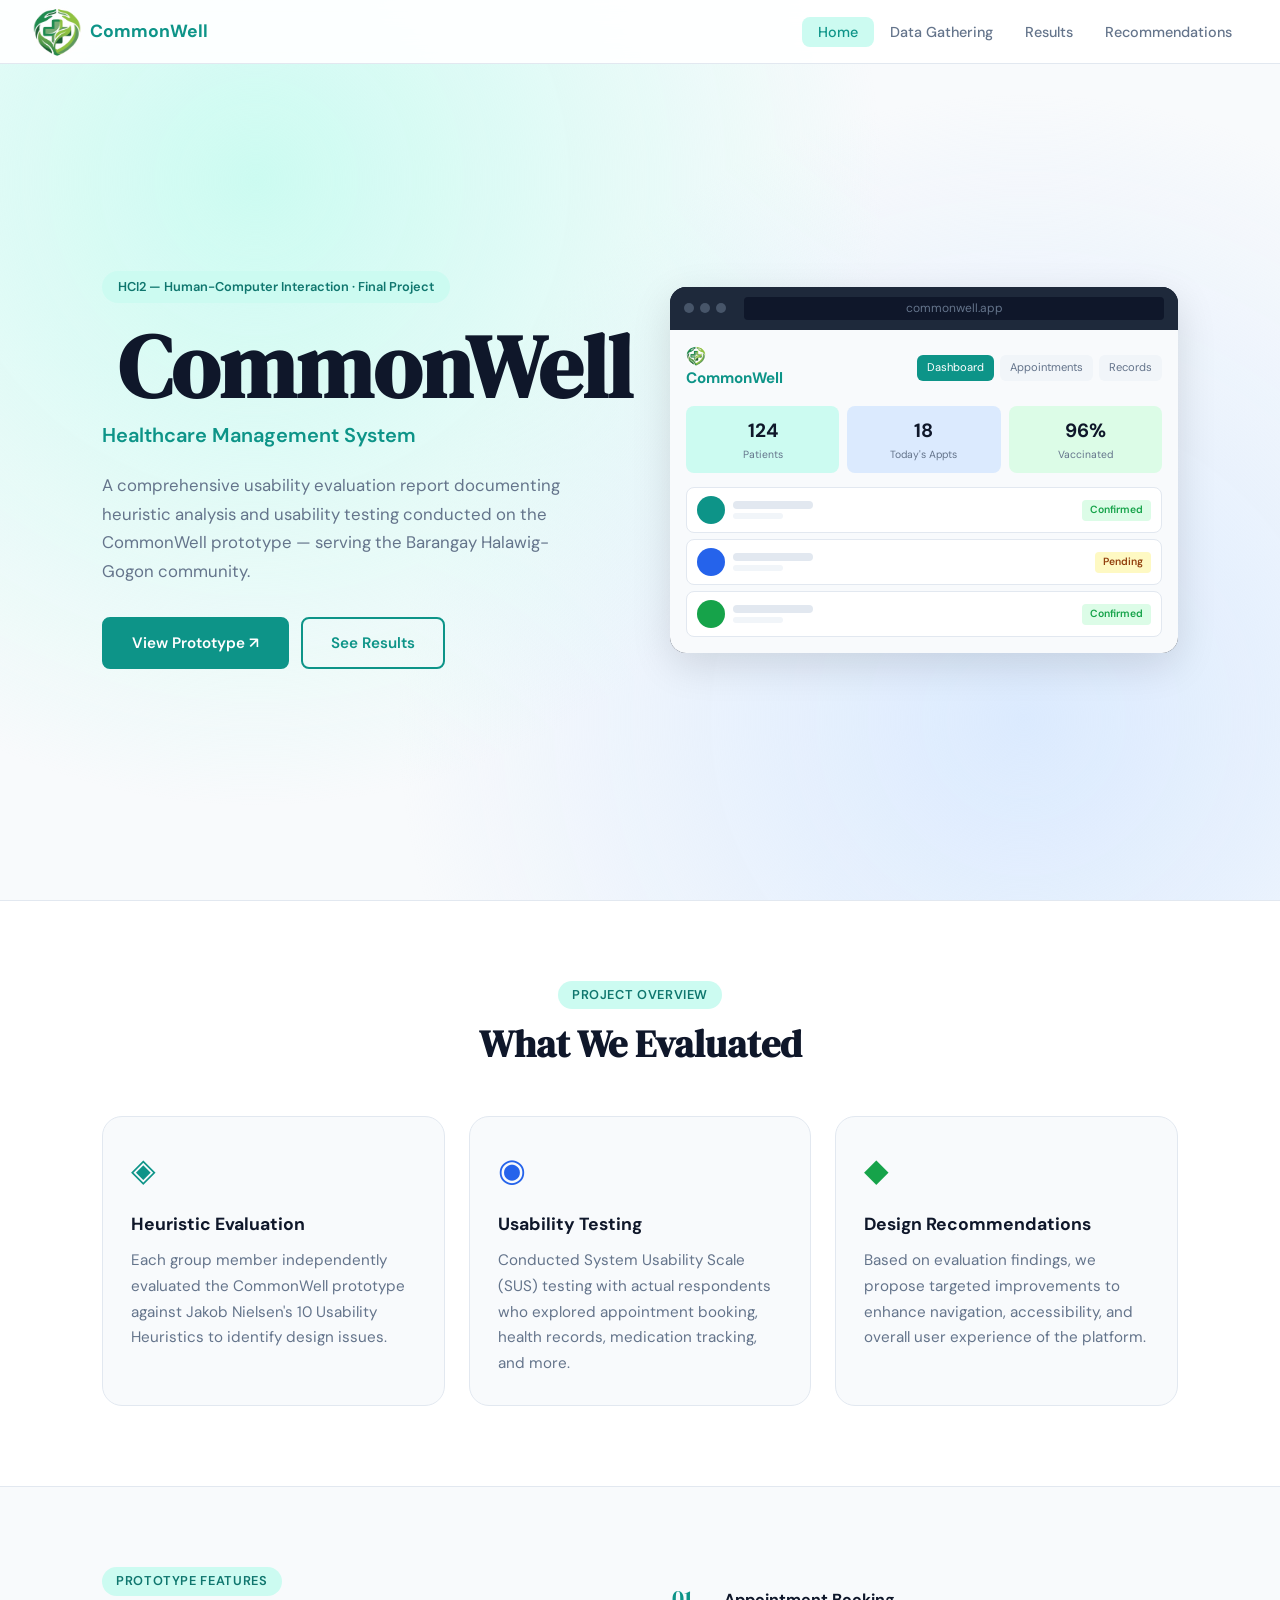
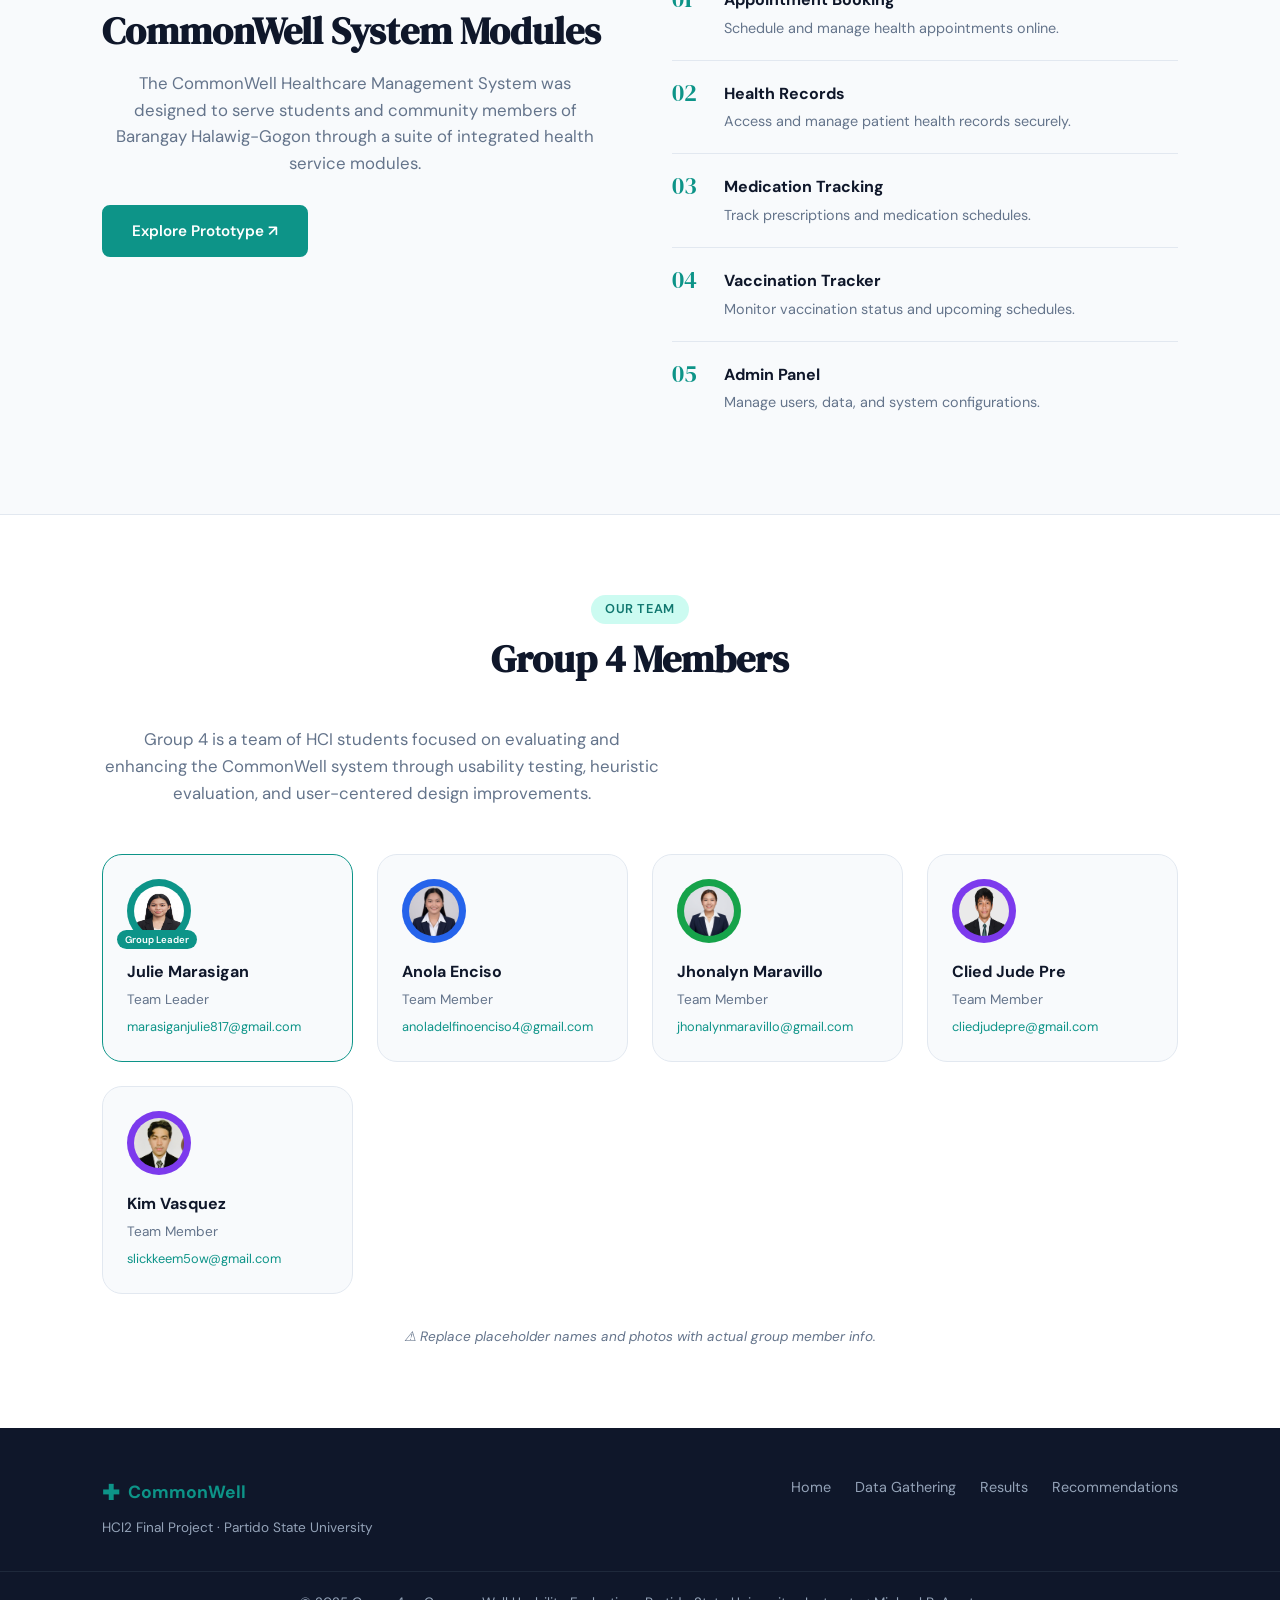
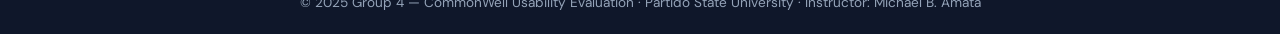
==== commit 071ba05b: "few update" ====
--- a/index.html
+++ b/index.html
@@ -187,7 +187,7 @@
     <div class="section-label">Our Team</div>
     <h2 class="section-title">Group 4 Members</h2>
     <p class="section-desc"><p class="section-desc">
-We are Group 4, a team passionate about improving healthcare technology through thoughtful design, usability testing, and user-focused solutions.
+Group 4 is a team of HCI students focused on evaluating and enhancing the CommonWell system through usability testing, heuristic evaluation, and user-centered design improvements.
 </p></p>
     <div class="team-grid">
       <div class="team-card leader">
@@ -224,6 +224,7 @@
         <div class="team-info">
           <h4>Jhonalyn Maravillo</h4>
           <p class="team-role">Team Member</p>
+          <p class="team-email">jhonalynmaravillo@gmail.com</p>
         </div>
       </div>
       <div class="team-card">
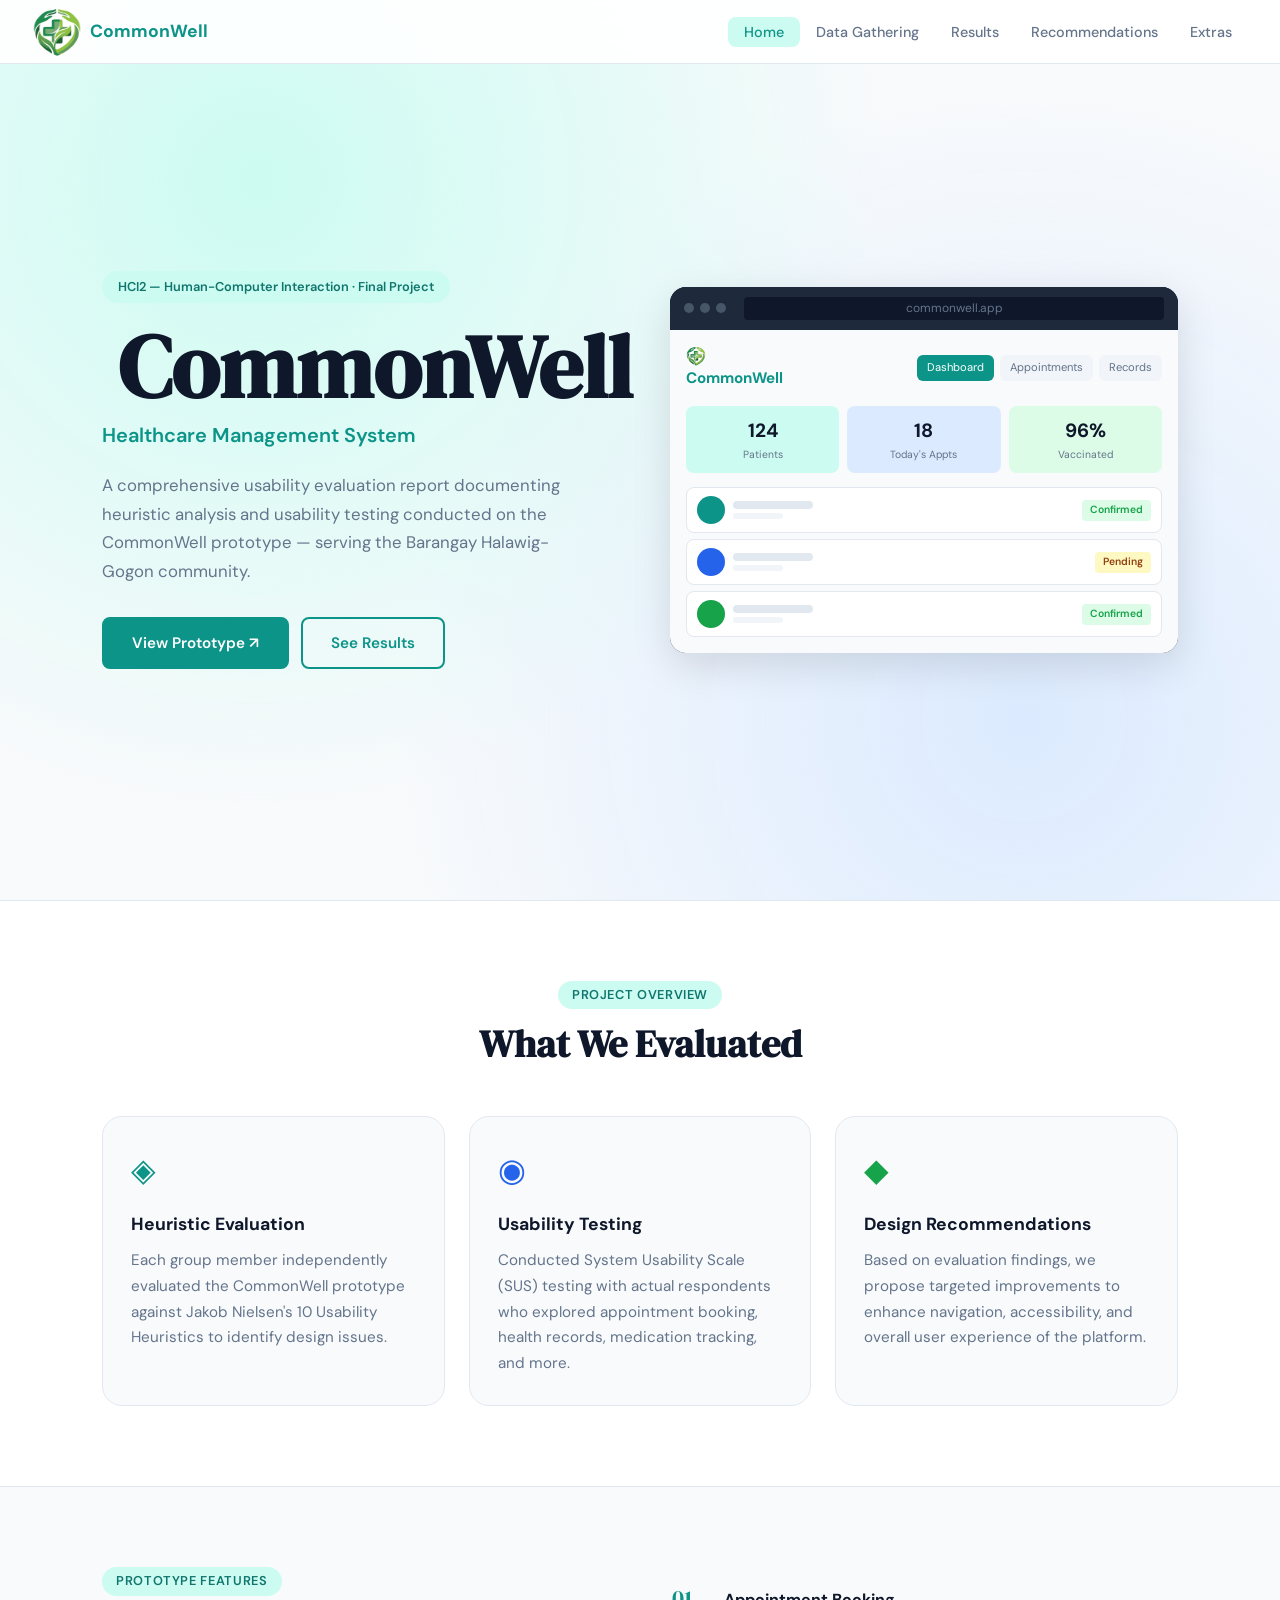
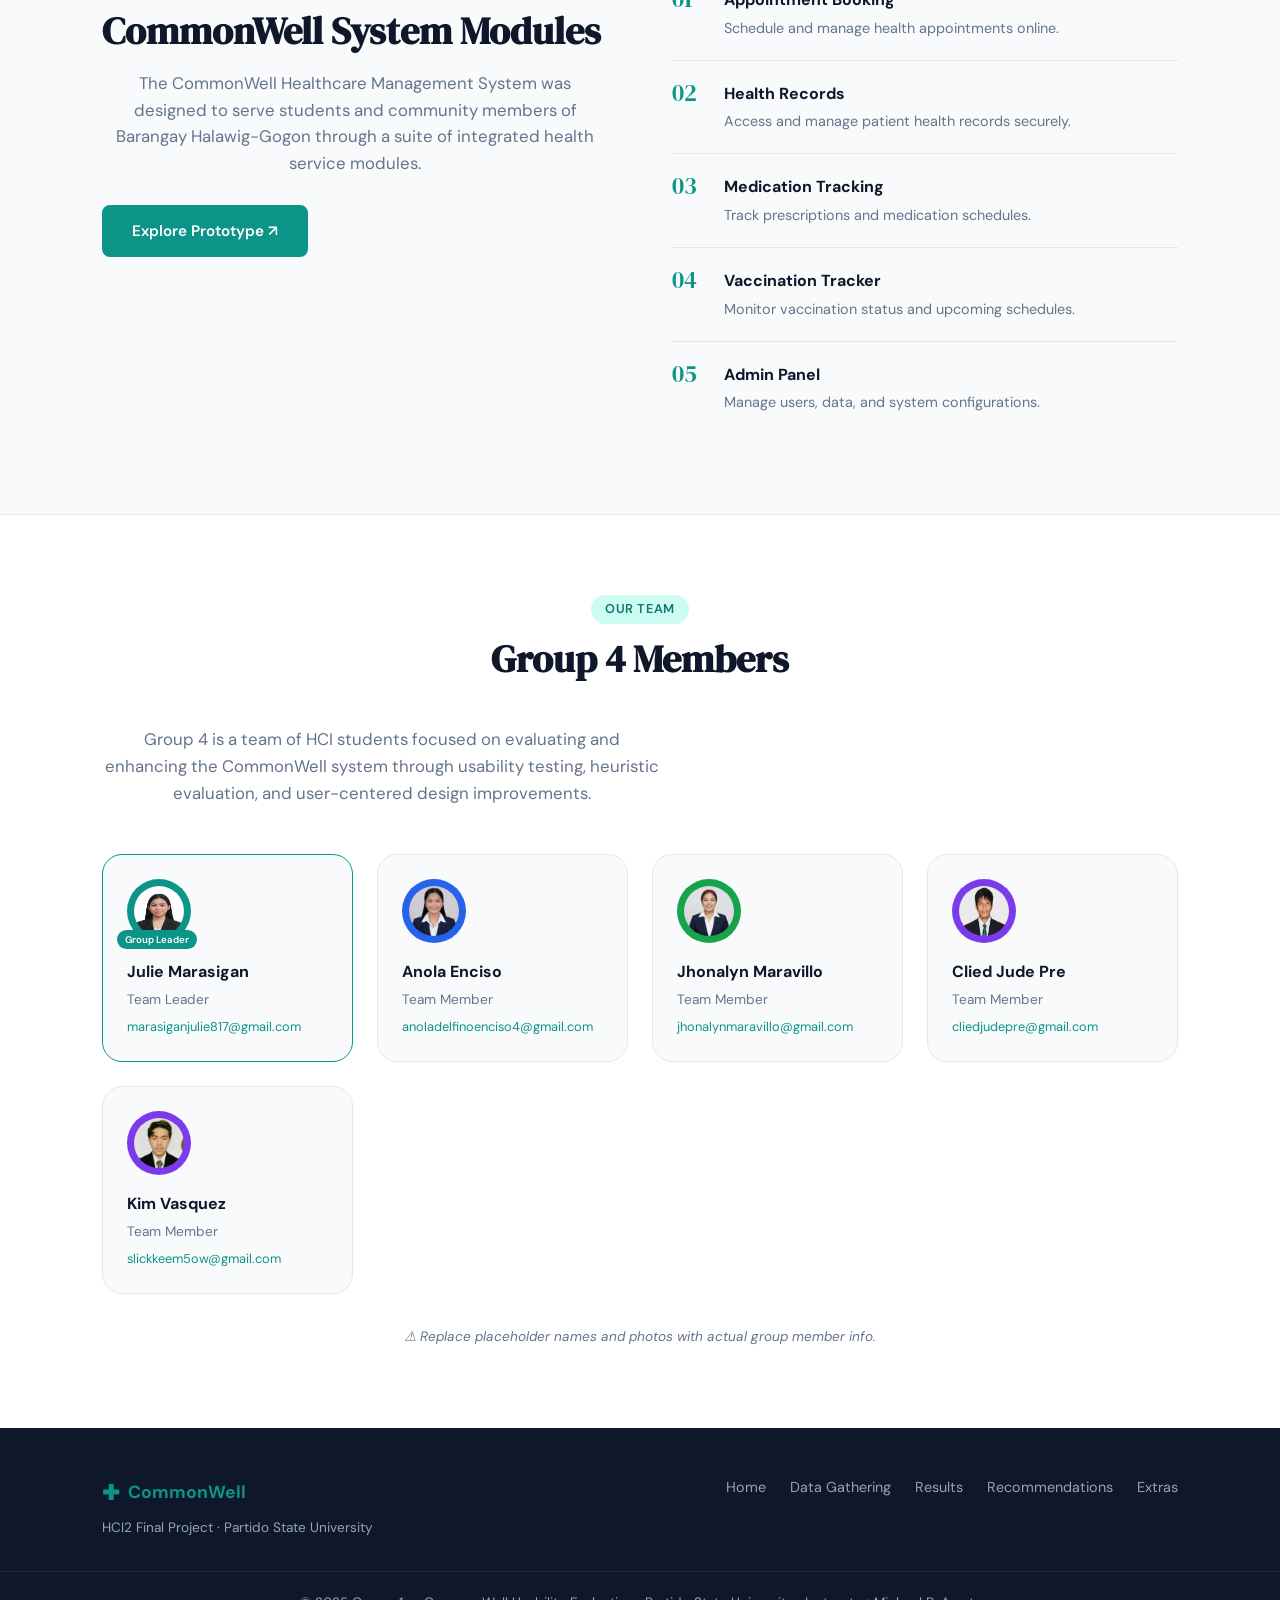
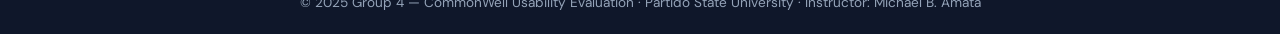
==== commit 5ed42c30: "add Clied Jude _HeuristicWorkbook" ====
--- a/index.html
+++ b/index.html
@@ -22,6 +22,7 @@
     <li><a href="pages/data-gathering.html">Data Gathering</a></li>
     <li><a href="pages/results.html">Results</a></li>
     <li><a href="pages/recommendations.html">Recommendations</a></li>
+    <li><a href="extras.html">Extras</a></li>
   </ul>
   <button class="nav-toggle" onclick="toggleNav()">☰</button>
 </nav>
@@ -272,6 +273,7 @@
       <a href="pages/data-gathering.html">Data Gathering</a>
       <a href="pages/results.html">Results</a>
       <a href="pages/recommendations.html">Recommendations</a>
+      <a href="pages/extras.html">Extras</a>
     </div>
   </div>
   <div class="footer-bottom">
